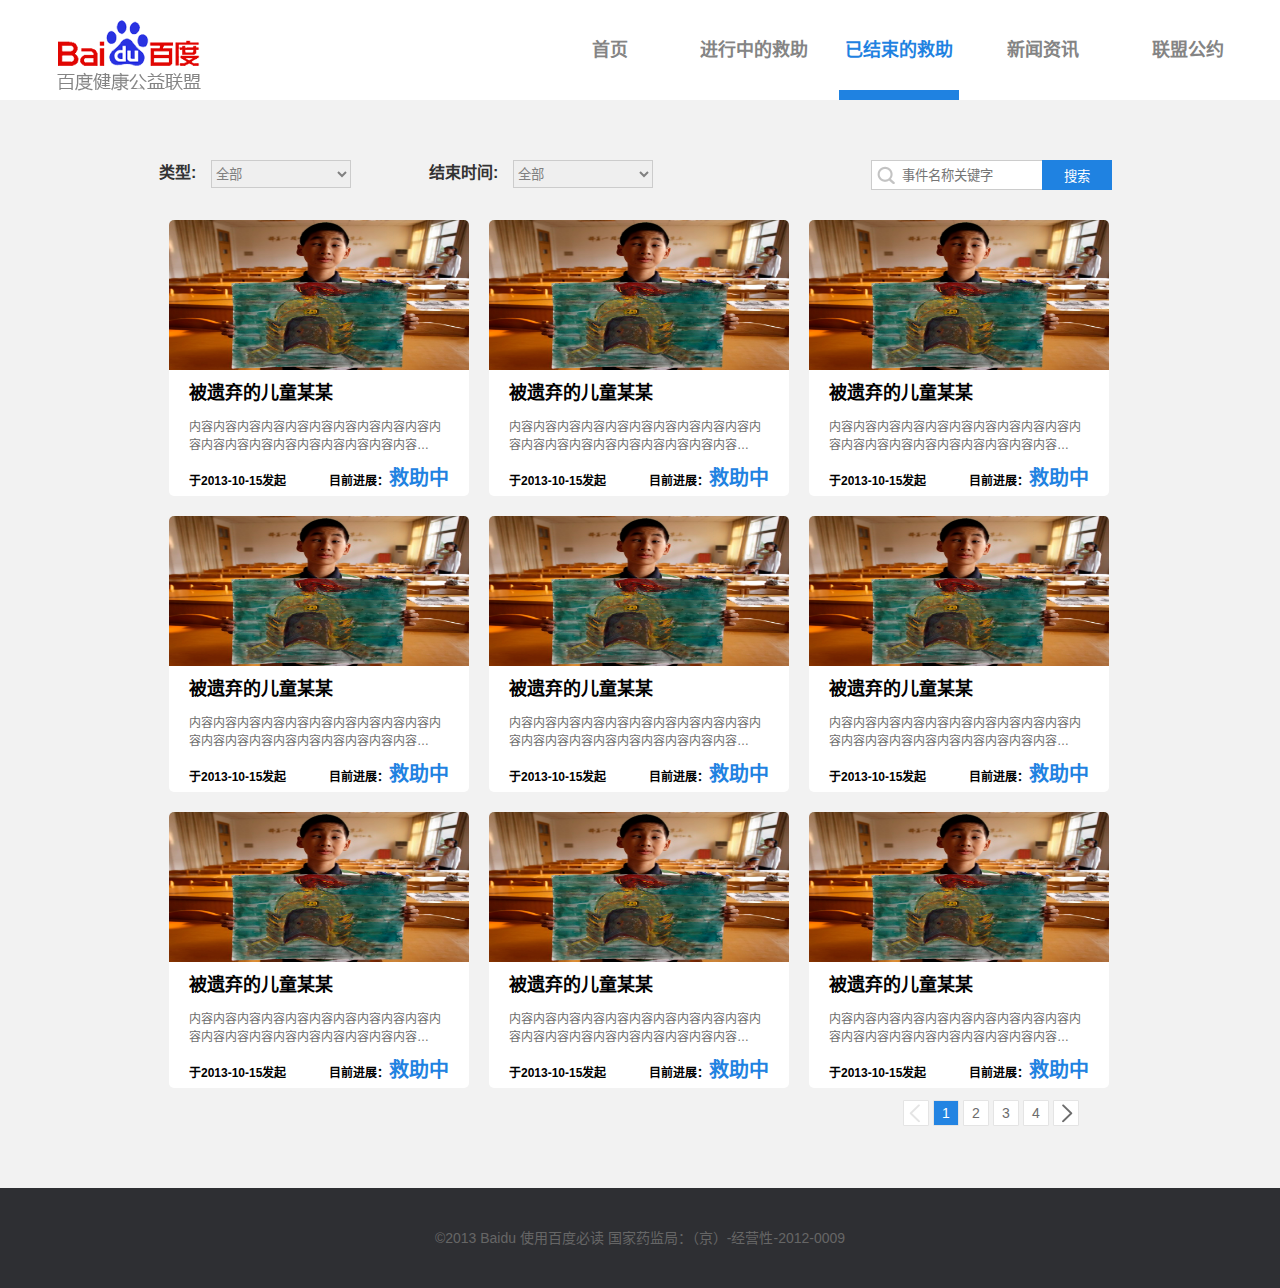
==== finish-list.html @ c0d65348 "v 2.0 alpha 3" ====
<!DOCTYPE html>
<html lang="zh-cn">
    <head>
        <meta charset="utf-8">
        <meta http-equiv="X-UA-Compatible" content="IE=edge">
        <meta name="viewport" content="width=device-width">
        <meta name="description" content="">
        <meta name="author" content="yecol">
        <title>
            百度健康公益联盟
        </title>
        <link href="/static/assets/css/style.css" rel="stylesheet" type="text/css">

        <!--[if lt IE 9]>
        <script src="/static/assets/js/html5shiv.js"></script>
        <script src="/static/assets/js/respond.min.js"></script>
        <![endif]-->
    </head>
    
    <body>
        <div class="header" id="top">
            <ul>
                <li><a href="/">首页</a></li>
                <li><a href="/focus/">进行中的救助</a></li>
                <li  class="active"><a href="/focus/" class="active">已结束的救助</a></li>
                <li><a href="/focus/">新闻资讯</a></li>
                <li><a href="/union/">联盟公约</a></li>
            </ul>
        </div>

        

        <div class="section-focus" id="page-finish-list">
            <div class="fcontainer">
                <div class="sec-ctrl">
                <form name="f-1">
                <div class="filter-select">
                类型:
                    <select class="filter-s" name="type" type="text">
                      <option value='1'>全部</option>
                      <option value='2'>未完成</option>
                      <option value='3'>已完成</option>
                    </select>
                </div>

                <div class="filter-select">
                结束时间:
                    <select class="filter-s" name="time" type="text">
                      <option value='1'>全部</option>
                      <option value='2'>2013</option>
                      <option value='3'>2012</option>
                    </select>
                </div>
                </form>


                <form name="f-2">
                    <div class="search-div">
                        <input id="search-key" name="key" placeholder="事件名称关键字"></input>
                        <input id="search-btn" type="submit" value="搜索"></input>
                    </div>
                </form>

                </div><!-- sec-ctrl -->
                <div class="sec-content">

                    <div class="a-tile">
                    <img src="/static/img/r_img2.jpg"></img>
                            <div class="tile-tl">被遗弃的儿童某某</div>
                            <div class="tile-desc">内容内容内容内容内容内容内容内容内容内容内容内容内容内容内容内容内容内容内容内容内容内容内容内容内容内容内容内容内容内容内容内容内容内容内容内容内容内容内容内容内容内容内容内容内容内容内容内容内容内容内容</div>
                            <div class="tile-btm">
                                <div class="g-left">于2013-10-15发起</div>
                                <div class="g-right">目前进展：<span class="cl23">救助中</span></div>
                            </div>
                    </div><!-- frame-right -->

                    <div class="a-tile">
                    <img src="/static/img/r_img2.jpg"></img>
                            <div class="tile-tl">被遗弃的儿童某某</div>
                            <div class="tile-desc">内容内容内容内容内容内容内容内容内容内容内容内容内容内容内容内容内容内容内容内容内容内容内容内容内容内容内容内容内容内容内容内容内容内容内容内容内容内容内容内容内容内容内容内容内容内容内容内容内容内容内容</div>
                            <div class="tile-btm">
                                <div class="g-left">于2013-10-15发起</div>
                                <div class="g-right">目前进展：<span class="cl23">救助中</span></div>
                            </div>
                    </div><!-- frame-right -->

                    <div class="a-tile">
                    <img src="/static/img/r_img2.jpg"></img>
                            <div class="tile-tl">被遗弃的儿童某某</div>
                            <div class="tile-desc">内容内容内容内容内容内容内容内容内容内容内容内容内容内容内容内容内容内容内容内容内容内容内容内容内容内容内容内容内容内容内容内容内容内容内容内容内容内容内容内容内容内容内容内容内容内容内容内容内容内容内容</div>
                            <div class="tile-btm">
                                <div class="g-left">于2013-10-15发起</div>
                                <div class="g-right">目前进展：<span class="cl23">救助中</span></div>
                            </div>
                    </div><!-- frame-right -->

                    <div class="a-tile">
                    <img src="/static/img/r_img2.jpg"></img>
                            <div class="tile-tl">被遗弃的儿童某某</div>
                            <div class="tile-desc">内容内容内容内容内容内容内容内容内容内容内容内容内容内容内容内容内容内容内容内容内容内容内容内容内容内容内容内容内容内容内容内容内容内容内容内容内容内容内容内容内容内容内容内容内容内容内容内容内容内容内容</div>
                            <div class="tile-btm">
                                <div class="g-left">于2013-10-15发起</div>
                                <div class="g-right">目前进展：<span class="cl23">救助中</span></div>
                            </div>
                    </div><!-- frame-right -->

                    <div class="a-tile">
                    <img src="/static/img/r_img2.jpg"></img>
                            <div class="tile-tl">被遗弃的儿童某某</div>
                            <div class="tile-desc">内容内容内容内容内容内容内容内容内容内容内容内容内容内容内容内容内容内容内容内容内容内容内容内容内容内容内容内容内容内容内容内容内容内容内容内容内容内容内容内容内容内容内容内容内容内容内容内容内容内容内容</div>
                            <div class="tile-btm">
                                <div class="g-left">于2013-10-15发起</div>
                                <div class="g-right">目前进展：<span class="cl23">救助中</span></div>
                            </div>
                    </div><!-- frame-right -->

                    <div class="a-tile">
                    <img src="/static/img/r_img2.jpg"></img>
                            <div class="tile-tl">被遗弃的儿童某某</div>
                            <div class="tile-desc">内容内容内容内容内容内容内容内容内容内容内容内容内容内容内容内容内容内容内容内容内容内容内容内容内容内容内容内容内容内容内容内容内容内容内容内容内容内容内容内容内容内容内容内容内容内容内容内容内容内容内容</div>
                            <div class="tile-btm">
                                <div class="g-left">于2013-10-15发起</div>
                                <div class="g-right">目前进展：<span class="cl23">救助中</span></div>
                            </div>
                    </div><!-- frame-right -->

                    <div class="a-tile">
                    <img src="/static/img/r_img2.jpg"></img>
                            <div class="tile-tl">被遗弃的儿童某某</div>
                            <div class="tile-desc">内容内容内容内容内容内容内容内容内容内容内容内容内容内容内容内容内容内容内容内容内容内容内容内容内容内容内容内容内容内容内容内容内容内容内容内容内容内容内容内容内容内容内容内容内容内容内容内容内容内容内容</div>
                            <div class="tile-btm">
                                <div class="g-left">于2013-10-15发起</div>
                                <div class="g-right">目前进展：<span class="cl23">救助中</span></div>
                            </div>
                    </div><!-- frame-right -->

                    <div class="a-tile">
                    <img src="/static/img/r_img2.jpg"></img>
                            <div class="tile-tl">被遗弃的儿童某某</div>
                            <div class="tile-desc">内容内容内容内容内容内容内容内容内容内容内容内容内容内容内容内容内容内容内容内容内容内容内容内容内容内容内容内容内容内容内容内容内容内容内容内容内容内容内容内容内容内容内容内容内容内容内容内容内容内容内容</div>
                            <div class="tile-btm">
                                <div class="g-left">于2013-10-15发起</div>
                                <div class="g-right">目前进展：<span class="cl23">救助中</span></div>
                            </div>
                    </div><!-- frame-right -->

                    <div class="a-tile">
                    <img src="/static/img/r_img2.jpg"></img>
                            <div class="tile-tl">被遗弃的儿童某某</div>
                            <div class="tile-desc">内容内容内容内容内容内容内容内容内容内容内容内容内容内容内容内容内容内容内容内容内容内容内容内容内容内容内容内容内容内容内容内容内容内容内容内容内容内容内容内容内容内容内容内容内容内容内容内容内容内容内容</div>
                            <div class="tile-btm">
                                <div class="g-left">于2013-10-15发起</div>
                                <div class="g-right">目前进展：<span class="cl23">救助中</span></div>
                            </div>
                    </div><!-- frame-right -->


                </div> <!-- sec-content -->

                <div class="sec-page">
                    <div class="finish-list-nav">
                        <a class="hnav-a inactive" id="hnav-prev" href="#"> </a>
                        <a class="hnav-a active" href="#">1</a>
                        <a class="hnav-a" href="#">2</a>
                        <a class="hnav-a" href="#">3</a>
                        <a class="hnav-a" href="#">4</a>
                        <a class="hnav-a" id="hnav-next" href="#"> </a>
                    </div>
                </div> <!-- sec-page -->

            </div>
        </div>


        <div style="display:none">
        <script>
            var _bdhmProtocol = (("https:" == document.location.protocol) ? " https://" : " http://");
            document.write(unescape("%3Cscript src='" + _bdhmProtocol + "hm.baidu.com/h.js%3F1f3202d820180a39f736f20fce790de8' type='text/javascript'%3E%3C/script%3E"));
        </script>
        </div>

        <div class="section" id="footer">
            <p>©2013 Baidu <a href="http://www.baidu.com/duty/">使用百度必读</a> 国家药监局：（京）-经营性-2012-0009</p>
        </div>

        <script src="/static/assets/js/jquery-1.10.2.min.js"></script>
        <script>
        function subText(selectString,limit,ellipsis){
            if ($(selectString).html().length>limit){
                var txt = $(selectString).html().substr(0,limit);
                $(selectString).html(ellipsis?txt+"…":txt);                
            }
        }

        function multiSubText(selectString,limit,ellipsis){
            $(selectString).each(function(){
                if ($(this).html().length>limit){
                    var txt = $(this).html().substr(0,limit);
                    $(this).html(ellipsis?txt+"…":txt);               
                }
            });
        }
        $(document).ready(function() {
            multiSubText(".tile-desc",40,true);    
        });
        </script>
  </body>
</html>
---- static/assets/css/style.css ----
@import "reset.css";
body{font-family:"Microsoft Yahei",'Arial';vertical-align:baseline}body a{text-decoration:none}body a:hover,body a:focus,body a:active{color:#1f82e1}
body .fixer{display:none;background:url("../img/index-focus-bg.png") 0 0 repeat-x}
body .tip{display:none;width:100%;height:138px;background:url("../img/tip.png") center 0 no-repeat}
.clearfix:before,.clearfix:after{content:" ";display:table}
.clearfix:after{clear:both}
.hide{display:none}
.errorHint{color:#c00}
.container{display:block;margin-right:auto;margin-left:auto;width:1280px}
.header{height:100px;margin-right:auto;margin-left:auto;width:1280px;background:url("../img/logo-baidu.png") 50px 20px no-repeat}.header ul{padding-top:40px;padding-left:550px}.header ul li{height:60px;width:120px;font-weight:bold;font-size:18px;line-height:20px;list-style:none;display:inline-block;text-align:center;margin-right:20px}.header ul li a{color:#848484;text-decoration:none}.header ul li a.active,.header ul li a:hover{color:#1f82e1}
.header ul li.active{background:url("../img/header-ac.png") 0 bottom repeat-x}
.header ul li{*display:inline}
.section{display:block;min-width:1280px}
.container{padding-top:60px}
.mid-container{width:968px;margin:0 auto 0 auto}.mid-container:before,.mid-container:after{content:" ";display:table}
.mid-container:after{clear:both}
#cover{height:706px;background:#2c3438 url("../img/bg.jpg") center center no-repeat}#cover .title1{padding:0;background:url("../img/logo.png") center 0 no-repeat;width:400px;height:50px;padding-top:135px;margin:0 auto 55px auto;color:#fafafa}#cover .title1 h1{width:400px;margin:0 auto 18px auto;text-align:center;display:block;font-size:46px;font-weight:bold;line-height:50px;text-shadow:1px 1px 1px rgba(0,0,0,0.75)}
#cover .title1 h3{width:400px;text-align:center;display:block;line-height:25px;margin:0 auto 30px auto;font-size:22px;color:#ffd143;font-weight:bold;text-shadow:1px 1px 1px rgba(0,0,0,0.75)}
#cover .title1 h5{font-size:16px;line-height:28px;font-weight:normal}
#cover .title2{width:968px;margin-left:auto;margin-right:auto;margin-bottom:40px}#cover .title2:before,#cover .title2:after{content:" ";display:table}
#cover .title2:after{clear:both}
#cover .title2 .op4{opacity:.7;font-size:18px}
#cover .title2 .t2l{display:inline-block;width:500px;margin-right:115px;float:left}#cover .title2 .t2l p{font-size:16px;color:#fff;line-height:26px;text-shadow:1px 1px 1px rgba(0,0,0,0.75);margin-bottom:15px}#cover .title2 .t2l p.p-1{margin-bottom:10px}
#cover .title2 .t2l p.p-2{font-size:24px;margin-bottom:40px}
#cover .title2 .t2l p .cc1{font-size:30px;color:#58d4f3}
#cover .title2 .t2l p .cc2{font-size:30px;color:#fea2a0}
#cover .title2 .t2l p .cc3{font-size:30px;color:#fac851}
#cover .title2 .t2l p .cc4{font-size:30px;color:#ffd143}
#cover .title2 .t2l{*display:inline}
#cover .title2 .t2r{display:inline-block;width:350px;float:left}#cover .title2 .t2r p{font-size:16px;color:#fff;line-height:26px}
#cover .title2 .t2r{*display:inline}
#cover .title2 .t2l .t2-title,#cover .title2 .t2r .t2-title{font-size:18px;font-weight:bold;margin-bottom:4px}
#cover .detail{text-align:center;width:968px;margin:0 auto 0 auto;color:#fff;font-size:20px;line-height:26px}#cover .detail hr{margin-top:10px;margin-bottom:28px;border-top:1px solid #ccc}
#cover .detail .f24{font-size:24px;font-weight:bold}
#cover .detail .f36{font-size:36px;font-weight:bold}
#cover .detail .left{width:460px;margin-right:50px}
#cover .detail .right{width:460px}#cover .detail .right .quto1,#cover .detail .right .quto2{display:inline-block;width:38px;height:38px;background:url("../img/quto1.png") 0 0 no-repeat}
#cover .detail .right .quto1,#cover .detail .right .quto2{*display:inline}
#cover .detail .right .quto2{background:url("../img/quto2.png") 0 0 no-repeat}
#cover .detail .next{display:inline-block;position:relative;top:8px;width:38px;height:38px;background:url("../img/next.png") 0 0 no-repeat}
#cover .detail .next{*display:inline}
#cover .detail a{color:#fff;text-decoration:none}#cover .detail a:hover{color:#1f82e1}
#cover .primary{height:75px}#cover .primary a#pr-btn{display:block;background:url("../img/btn.png") 0 0 no-repeat;width:194px;height:76px;margin:0 auto 0 auto}#cover .primary a#pr-btn:hover{background:url("../img/btn-hover.png") 0 0 no-repeat}
.section .title{height:60px}.section .title:before,.section .title:after{content:" ";display:table}
.section .title:after{clear:both}
.section .title1{color:#fff;height:40px;padding:20px 0 0 35px;font-weight:bold;font-size:26px}
#focus{background-color:#01a8d2;height:1400px}#focus .container{padding-top:30px;background:url("../img/focus-icon.png") 70px 40px no-repeat}
#focus .frame{background-color:#fff;border-radius:5px}#focus .frame div.image{display:block;float:left;width:630px;height:434px;overflow:hidden}#focus .frame div.image img{width:630px;border:0;border-top-left-radius:5px;border-bottom-left-radius:5px}
#focus .frame .content{background-color:#fff;display:block;float:left;width:294px;height:228px;overflow:hidden;padding:20px}#focus .frame .content h3{font-size:20px;line-height:20px;margin-bottom:20px;font-weight:bold;color:#1f82e1}
#focus .frame .content p{color:#6c6c6c;font-size:12px;line-height:20px}#focus .frame .content p.mr20{margin-top:20px}
#focus .frame .content p .s{font-weight:bold}
#focus .frame .content p .cc5{color:#f00}
#focus .frame .status{background-color:#fff;display:block;float:left;width:294px;padding:10px 20px 0 20px}#focus .frame .status .tag{width:100%;height:62px;background-color:#1f82e1;padding-top:10px;color:#fff;border-radius:3px}#focus .frame .status .tag a.taga{background-color:clear}
#focus .frame .status .tag .tgtext{float:left;width:250px}#focus .frame .status .tag .tgtext .p60{width:80px;display:inline-block;overflow:hidden}
#focus .frame .status .tag .tgtext .p60{*display:inline}
#focus .frame .status .tag .tgtext2l p{font-size:14px;margin:0 0 8px 25px;line-height:20px;color:#fff;overflow:hidden}#focus .frame .status .tag .tgtext2l p .f24{font-size:20px;font-weight:bold}
#focus .frame .status .tag .tgtext1l p{font-size:14px;margin:15px 0 8px 25px;line-height:20px;color:#fff}#focus .frame .status .tag .tgtext1l p .f24{font-size:30px;font-weight:bold}
#focus .frame .status .tag .next{background:url("../img/next.png") 0 8px no-repeat;width:38px;height:50px;float:left}#focus .frame .status .tag .next a{width:25px;height:48px;display:block;cursor:pointer}
#focus .frame .status .tail{width:100%;height:6px;margin-bottom:5px;background:url("../img/blue-tail.png") 85px 0 no-repeat}
#focus .frame .status .line{width:100%;height:26px;overflow:hidden}#focus .frame .status .line .stage1,#focus .frame .status .line .stage{cursor:pointer;float:left;display:block;width:26px;height:26px;background-repeat:repeat-x;background-position:0 0}
#focus .frame .status .line .stage1{background-image:url("../img/tu_01.png")}#focus .frame .status .line .stage1.active{background-image:url("../img/tu_03.png")}
#focus .frame .status .line .stage{background-image:url("../img/tu_05.png")}#focus .frame .status .line .stage.active{background-image:url("../img/tu_03.png")}
#focus .frame .status .line .stage.unactive{background-image:url("../img/tu_07.png")}
#focus .frame .status .line .seg{display:block;float:left;height:26px;width:47px;background-repeat:repeat-x;background-position:0 0;background-image:url("../img/tu_02.png")}#focus .frame .status .line .seg.unactive{background-image:url("../img/tu_04.png")}
#focus .frame .status .line:before,#focus .frame .status .line:after{content:" ";display:table}
#focus .frame .status .line:after{clear:both}
#focus .frame .status .segtext{height:25px;padding-top:10px}#focus .frame .status .segtext .seg-t{float:left;width:80px;font-size:12px;color:#1f82e1;position:relative}#focus .frame .status .segtext .seg-t#st2{left:46px;text-align:center}
#focus .frame .status .segtext .seg-t#st3{left:120px;text-align:center}
#focus .frame .status .segtext .seg-t#st4{left:195px;text-align:center}
#focus .frame .status .segtext .seg-t p{margin-bottom:5px}
#focus .frame .status .segtext:before,#focus .frame .status .segtext:after{content:" ";display:table}
#focus .frame .status .segtext:after{clear:both}
#focus .frame:before,#focus .frame:after{content:" ";display:table}
#focus .frame:after{clear:both}
#focus hr{height:0;border-bottom:solid 1px #42b7d4;margin:24px 0 70px}
#focus .frame-left{float:left;width:630px;height:622px;border-radius:5px;margin-bottom:100px}#focus .frame-left:before,#focus .frame-left:after{content:" ";display:table}
#focus .frame-left:after{clear:both}
#focus .frame-left .image{width:630px;height:400px;overflow:hidden;border-top-left-radius:5px;border-top-right-radius:5px}
#focus .frame-left .content{background-color:#fff;float:left;padding:20px;width:590px;height:182px;overflow:hidden;border-bottom-left-radius:5px;border-bottom-right-radius:5px}#focus .frame-left .content:before,#focus .frame-left .content:after{content:" ";display:table}
#focus .frame-left .content:after{clear:both}
#focus .frame-left .content .content-text{float:left;width:270px}#focus .frame-left .content .content-text h3{font-size:20px;line-height:20px;margin-bottom:20px;font-weight:bold;color:#1f82e1}
#focus .frame-left .content .content-text p{color:#6c6c6c;font-size:12px;line-height:20px}#focus .frame-left .content .content-text p.mr20{margin-top:20px}
#focus .frame-left .content .content-text p .s{font-weight:bold}
#focus .frame-left .content .content-text p .cc5{color:#f00}
#focus .frame-left .content .status2{background-color:#fff;display:block;float:left;width:294px;padding:10px 0 0 20px}#focus .frame-left .content .status2 .tag2{width:100%;height:62px;background-color:#1f82e1;padding-top:10px;color:#fff;border-radius:3px}#focus .frame-left .content .status2 .tag2 a.taga2{background-color:clear}
#focus .frame-left .content .status2 .tag2 .tgtext2{float:left;width:250px}#focus .frame-left .content .status2 .tag2 .tgtext2 .p60{width:80px;display:inline-block;overflow:hidden}
#focus .frame-left .content .status2 .tag2 .tgtext2 .p60{*display:inline}
#focus .frame-left .content .status2 .tag2 .tgtext2l p{font-size:14px;margin:0 0 8px 25px;line-height:20px;color:#fff;overflow:hidden}#focus .frame-left .content .status2 .tag2 .tgtext2l p .f24{font-size:20px;font-weight:bold}
#focus .frame-left .content .status2 .tag2 .tgtext1l p{font-size:14px;margin:15px 0 8px 25px;line-height:20px;color:#fff}#focus .frame-left .content .status2 .tag2 .tgtext1l p .f24{font-size:30px;font-weight:bold}
#focus .frame-left .content .status2 .tag2 .next2{background:url("../img/next.png") 0 8px no-repeat;width:38px;height:50px;float:left}#focus .frame-left .content .status2 .tag2 .next2 a{width:25px;height:48px;display:block;cursor:pointer}
#focus .frame-left .content .status2 .tail2{width:100%;height:6px;margin-bottom:5px;background:url("../img/blue-tail.png") 85px 0 no-repeat}
#focus .frame-left .content .status2 .line2{width:100%;height:26px;overflow:hidden}#focus .frame-left .content .status2 .line2 .stage3,#focus .frame-left .content .status2 .line2 .stage2{cursor:pointer;float:left;display:block;width:26px;height:26px;background-repeat:repeat-x;background-position:0 0}
#focus .frame-left .content .status2 .line2 .stage3{background-image:url("../img/tu_01.png")}#focus .frame-left .content .status2 .line2 .stage3.active{background-image:url("../img/tu_03.png")}
#focus .frame-left .content .status2 .line2 .stage2{background-image:url("../img/tu_05.png")}#focus .frame-left .content .status2 .line2 .stage2.active{background-image:url("../img/tu_03.png")}
#focus .frame-left .content .status2 .line2 .stage2.unactive{background-image:url("../img/tu_07.png")}
#focus .frame-left .content .status2 .line2 .seg2{display:block;float:left;height:26px;width:47px;background-repeat:repeat-x;background-position:0 0;background-image:url("../img/tu_02.png")}#focus .frame-left .content .status2 .line2 .seg2.unactive{background-image:url("../img/tu_04.png")}
#focus .frame-left .content .status2 .line2:before,#focus .frame-left .content .status2 .line2:after{content:" ";display:table}
#focus .frame-left .content .status2 .line2:after{clear:both}
#focus .frame-left .content .status2 .segtext2{height:25px;padding-top:10px}#focus .frame-left .content .status2 .segtext2 .seg-t2{float:left;width:80px;font-size:12px;color:#1f82e1;position:relative}#focus .frame-left .content .status2 .segtext2 .seg-t2#st2{left:46px;text-align:center}
#focus .frame-left .content .status2 .segtext2 .seg-t2#st3{left:120px;text-align:center}
#focus .frame-left .content .status2 .segtext2 .seg-t2#st4{left:195px;text-align:center}
#focus .frame-left .content .status2 .segtext2 .seg-t2 p{margin-bottom:5px}
#focus .frame-left .content .status2 .segtext2:before,#focus .frame-left .content .status2 .segtext2:after{content:" ";display:table}
#focus .frame-left .content .status2 .segtext2:after{clear:both}
#focus .frame-right{float:left;width:316px;height:302px;margin:0 0 20px 20px;color:#6c6c6c;background-color:#fff;font-size:12px;border-radius:5px}#focus .frame-right img{width:316px;height:160px;border-top-left-radius:5px;border-top-right-radius:5px;overflow:hidden}
#focus .frame-right .f-tl{color:#1f82e1;font-size:20px;font-weight:bold;padding:15px 20px 16px 20px}
#focus .frame-right .f-desc{line-height:20px;padding:0 20px 10px 20px;height:40px;overflow:hidden}#focus .frame-right .f-desc .cl7{font-weight:bold}
#focus .frame-right .f-green{line-height:20px;color:#1f82e1;padding:0 20px 5px 20px}#focus .frame-right .f-green:before,#focus .frame-right .f-green:after{content:" ";display:table}
#focus .frame-right .f-green:after{clear:both}
#focus .frame-right .f-green .g-left{float:left}
#focus .frame-right .f-green .g-right{float:right}#focus .frame-right .f-green .g-right .cl23{font-size:20px;font-weight:bold}
#finish{height:632px;background-color:#11954c}#finish .container{padding-top:80px;background:url("../img/finish-icon.png") 70px 80px no-repeat}
#finish .frame:before,#finish .frame:after{content:" ";display:table}
#finish .frame:after{clear:both}
#finish .frame .fin{float:left;width:306px;height:452px;margin-right:24px;color:#6c6c6c;background-color:#fff;font-size:12px;border-radius:5px}#finish .frame .fin img{width:306px;height:200px;border-top-left-radius:5px;border-top-right-radius:5px;overflow:hidden}
#finish .frame .fin .fin-tl{color:#11954c;font-size:20px;font-weight:bold;text-align:center;padding:15px 20px 16px 20px}
#finish .frame .fin .fin-desc,#finish .frame .fin .fin-org,#finish .frame .fin .fin-hsptl{line-height:20px;padding:0 20px 10px 20px;height:40px;overflow:hidden}#finish .frame .fin .fin-desc .cl7,#finish .frame .fin .fin-org .cl7,#finish .frame .fin .fin-hsptl .cl7{font-weight:bold}
#finish .frame .fin .fin-hsptl{height:20px}
#finish .frame .fin .fin-green{line-height:20px;color:#11954c;padding:0 20px 5px 20px}#finish .frame .fin .fin-green:before,#finish .frame .fin .fin-green:after{content:" ";display:table}
#finish .frame .fin .fin-green:after{clear:both}
#finish .frame .fin .fin-green .g-left{float:left}
#finish .frame .fin .fin-green .g-right{float:right}
#finish .frame .fin .fin-black{line-height:20px;color:#3b3b3b;font-weight:bold;padding:0 20px 0 20px;font-size:20px}#finish .frame .fin .fin-black:before,#finish .frame .fin .fin-black:after{content:" ";display:table}
#finish .frame .fin .fin-black:after{clear:both}
#finish .frame .fin .fin-black .b-left{float:left}
#finish .frame .fin .fin-black .b-right{float:right}
#finish .frame .lastfin{margin-right:0}
#info{height:646px;background-color:#eab646}#info:before,#info:after{content:" ";display:table}
#info:after{clear:both}
#info .container{padding-top:80px;background:url("../img/info-icon.png") 70px 80px no-repeat}
#info .frame:before,#info .frame:after{content:" ";display:table}
#info .frame:after{clear:both}
#info .frame .info{width:306px;height:212px;margin-right:24px;margin-bottom:34px;float:left;border-radius:5px}#info .frame .info img{border-radius:5px;width:306px;height:212px;position:absolute;z-index:0}
#info .frame .info .info-tl{position:absolute;z-index:10;font-size:16px;font-weight:bold;width:266px;height:12px;padding:180px 20px 20px 20px;color:#fff}
#info .frame .info .info-ct{position:absolute;z-index:20;width:266px;height:172px;padding:20px;font-size:12px;line-height:18px;color:#fff}
#info .frame .lastinfo{margin-right:0}
#union{background-color:#e8534f;height:800px}#union .container{padding-top:80px;background:url("../img/union-icon.png") 70px 80px no-repeat}
#union .title1 a.seeall{background:url("../img/next2.png") 110px 0 no-repeat;font-size:22px;font-weight:normal;color:#fff;text-decoration:none;float:right;width:120px;height:50px;padding-top:5px;padding-left:26px;display:block}
#union .face-frame{background-color:#fff;border-radius:5px;height:700px;background-color:#e8534f}#union .face-frame:before,#union .face-frame:after{content:" ";display:table}
#union .face-frame:after{clear:both}
#union .face-frame ul{position:relative;list-style:none}#union .face-frame ul li,#union .face-frame ul .face{background-color:#fff;display:list-item;position:absolute;overflow:hidden}#union .face-frame ul li.face2,#union .face-frame ul .face.face2{height:268px;width:268px}#union .face-frame ul li.face2 img,#union .face-frame ul .face.face2 img{height:268px;width:268px}
#union .face-frame ul li.face1,#union .face-frame ul .face.face1{height:128px;width:128px}#union .face-frame ul li.face1 img,#union .face-frame ul .face.face1 img{width:128px;height:128px}
#union .face-frame ul li.facew,#union .face-frame ul .face.facew{height:128px;width:268px}#union .face-frame ul li.facew img,#union .face-frame ul .face.facew img{width:268px;height:128px}
#union .face-frame ul li#f1,#union .face-frame ul .face#f1{left:0;top:0}#union .face-frame ul li#f1 img,#union .face-frame ul .face#f1 img{border-top-left-radius:5px}
#union .face-frame ul li#f2,#union .face-frame ul .face#f2{left:280px;top:0}
#union .face-frame ul li#f3,#union .face-frame ul .face#f3{left:420px;top:0}
#union .face-frame ul li#f4,#union .face-frame ul .face#f4{left:560px;top:0}
#union .face-frame ul li#f5,#union .face-frame ul .face#f5{left:700px;top:0}#union .face-frame ul li#f5 img,#union .face-frame ul .face#f5 img{border-top-right-radius:5px}
#union .face-frame ul li#f6,#union .face-frame ul .face#f6{left:280px;top:140px}
#union .face-frame ul li#f7,#union .face-frame ul .face#f7{left:420px;top:140px}
#union .face-frame ul li#f8,#union .face-frame ul .face#f8{left:700px;top:140px}
#union .face-frame ul li#f9,#union .face-frame ul .face#f9{left:0;top:280px}#union .face-frame ul li#f9 img,#union .face-frame ul .face#f9 img{border-bottom-left-radius:5px}
#union .face-frame ul li#f10,#union .face-frame ul .face#f10{left:280px;top:280px}
#union .face-frame ul li#f11,#union .face-frame ul .face#f11{left:700px;top:280px}
#union .face-frame ul li#f12,#union .face-frame ul .face#f12{left:280px;top:420px}
#union .face-frame ul li#f13,#union .face-frame ul .face#f13{left:420px;top:420px}
#union .face-frame ul li#f14,#union .face-frame ul .face#f14{left:700px;top:420px}#union .face-frame ul li#f14 img,#union .face-frame ul .face#f14 img{border-bottom-right-radius:5px}
#union .face-frame ul li#f15,#union .face-frame ul .face#f15{left:0;top:560px}
#union .face-frame ul li#f16,#union .face-frame ul .face#f16{left:140px;top:560px}
#union .face-frame ul li#f17,#union .face-frame ul .face#f17{left:280px;top:560px}
#union .face-frame ul li#f18,#union .face-frame ul .face#f18{left:560px;top:560px}
#union .face-frame ul li#f19,#union .face-frame ul .face#f19{left:700px;top:560px}
#footer{background-color:#2e2f33;height:60px;padding-top:40px}#footer p{line-height:20px;margin:0 auto 0 auto;text-align:center;font-size:14px;color:#666}#footer p a{color:#666;text-decoration:none}#footer p a:hover,#footer p a:active{color:#1f82e1}
#nav{display:none;width:670px;height:70px}#nav:before,#nav:after{content:" ";display:table}
#nav:after{clear:both}
#nav .nav-lp{float:left;height:100%;width:470px;background:url("../img/nav-left.png") 0 0 no-repeat}
#nav .nav-rp{float:left;height:100%;width:190px;background:url("../img/nav-right.png") 0 0 no-repeat}#nav .nav-rp a{width:188px;height:68px;display:block;cursor:pointer}
#nav ul{list-style:none}#nav ul li{display:inline-block;width:90px}#nav ul li a{text-align:center;margin:5px;text-decoration:none;display:block;font-size:12px;color:#b8bec0;line-height:20px;height:20px;padding-top:40px;font-weight:bold}#nav ul li a#ftop{background:url("../img/i-top.png") center 3px no-repeat}#nav ul li a#ftop:hover,#nav ul li a#ftop.active{background:url("../img/i-top-a.png") center 3px no-repeat;color:#fff}
#nav ul li a#ffocus{background:url("../img/i-focus.png") center 3px no-repeat}#nav ul li a#ffocus:hover,#nav ul li a#ffocus.active{background:#01a8d2 url("../img/i-focus-a.png") center 3px no-repeat;color:#fff}
#nav ul li a#ffinish{background:url("../img/i-finish.png") center 3px no-repeat}#nav ul li a#ffinish:hover,#nav ul li a#ffinish.active{background:#0ab371 url("../img/i-finish-a.png") center 3px no-repeat;color:#fff}
#nav ul li a#finfo{background:url("../img/i-info.png") center 3px no-repeat}#nav ul li a#finfo:hover,#nav ul li a#finfo.active{background:#eab646 url("../img/i-info-a.png") center 3px no-repeat;color:#fff}
#nav ul li a#funion{background:url("../img/i-union.png") center 3px no-repeat}#nav ul li a#funion:hover,#nav ul li a#funion.active{background:#e8534f url("../img/i-union-a.png") center 3px no-repeat;color:#fff}
#nav ul li{*display:inline}
#help-form{width:560px}#help-form:before,#help-form:after{content:" ";display:table}
#help-form:after{clear:both}
#help-form .col-xs-3{float:left;display:inline-block;width:145px;padding-left:15px;padding-right:0}
#help-form .col-xs-3{*display:inline}
#help-form .col-xs-4{float:left;display:inline-block;width:160px;margin-right:18px}
#help-form .col-xs-4{*display:inline}
#help-form .col-sm-10{float:left;display:inline-block;width:450px}
#help-form .col-sm-10{*display:inline}
#help-form .label-1,#help-form .label-2{padding-top:5px;text-align:right;width:70px;height:25px;display:inline-block;float:left}
#help-form .label-1,#help-form .label-2{*display:inline}
#help-form .ygroup{width:560px;float:left;margin-bottom:20px}#help-form .ygroup select{width:140px}
#help-form .ygroup .longinput{width:450px}
#help-form .ygroup textarea{width:450px}
#help-form label{color:#666;font-size:14px}
#help-form .pull-center{width:560px;float:left}
#help-form .send-help{border:0;width:200px;height:38px;margin-right:auto;margin-left:auto;background:url("../img/help-btn.png") 0 0 no-repeat}#help-form .send-help:hover{background:url("../img/help-btn-p.png") 0 0 no-repeat}
#help-form .pull-center{text-align:center}
#help-form .cred{color:#f00}
#page-focus{background-color:#f2f2f2;min-width:1280px}#page-focus .fcontainer{margin-right:auto;margin-left:auto;padding-top:60px;width:962px}#page-focus .fcontainer:before,#page-focus .fcontainer:after{content:" ";display:table}
#page-focus .fcontainer:after{clear:both}
#page-focus .fcontainer .frame{background:#fff;width:100%;height:434px;border-radius:5px;border:1px solid #ddd;margin-bottom:22px}#page-focus .fcontainer .frame div.image{display:block;float:left;width:630px;height:100%;overflow:hidden}#page-focus .fcontainer .frame div.image img{border:0;width:630px;border-top-left-radius:5px;border-bottom-left-radius:5px}
#page-focus .fcontainer .frame .content{display:block;float:left;width:292px;height:434px;overflow:hidden;padding:20px}#page-focus .fcontainer .frame .content .up-content{height:434px;overflow:hidden}
#page-focus .fcontainer .frame .content .down-content{padding-top:40px}#page-focus .fcontainer .frame .content .down-content p{font-size:18px;color:#1f82e1;font-weight:bold}#page-focus .fcontainer .frame .content .down-content p .c6{font-size:26px}
#page-focus .fcontainer .frame .content h3{font-size:20px;line-height:30px;margin-bottom:40px;font-weight:bold;color:#000}
#page-focus .fcontainer .frame .content p{color:#333;font-size:12px;line-height:20px;margin-bottom:8px}#page-focus .fcontainer .frame .content p .cc4{color:#999}
#page-focus .fcontainer .frame .content p .cc5{color:#f00;font-weight:bold}
#page-focus .fcontainer .frame .content p .bb1{color:#1f82e1;font-size:18px;font-weight:bold}
#page-focus .fcontainer .frame .content p.ib{vertical-align:top;display:inline-block}
#page-focus .fcontainer .frame .content p.ib2{width:220px;display:inline-block}#page-focus .fcontainer .frame .content p.ib2 img{height:64px;margin-right:2px;margin-bottom:2px}
#page-focus .fcontainer .frame .content p.ib2{*display:inline}
#page-focus .fcontainer .frame .content p.mr20{margin-top:20px}
#page-focus .fcontainer .frame .content p .s{font-weight:bold}
#page-focus .fcontainer .frame .content p #ally{width:74px;height:22px;display:inline-block;position:relative;top:6px;left:10px;background:url("../img/seeall.png") 0 0 no-repeat}#page-focus .fcontainer .frame .content p #ally:hover{background:url("../img/seeall-hover.png") 0 0 no-repeat}
#page-focus .fcontainer .frame .content p #ally{*display:inline}
#page-focus .fcontainer .frame-status{background:#fff;width:962px;height:200px;border-radius:5px;border:1px solid #ddd;margin-bottom:40px}#page-focus .fcontainer .frame-status #carousel .c-li{display:inline-block;width:320px;height:160px}#page-focus .fcontainer .frame-status #carousel .c-li:before,#page-focus .fcontainer .frame-status #carousel .c-li:after{content:" ";display:table}
#page-focus .fcontainer .frame-status #carousel .c-li:after{clear:both}
#page-focus .fcontainer .frame-status #carousel .c-li p.unactive{padding-top:60px;padding-left:10px;color:#ccc;font-size:18px;font-weight:bold}
#page-focus .fcontainer .frame-status #carousel .c-li .c-l{width:90px;float:left;margin-right:10px;overflow:hidden}#page-focus .fcontainer .frame-status #carousel .c-li .c-l img{width:90px;height:90px}
#page-focus .fcontainer .frame-status #carousel .c-li .c-l p{text-align:center;margin-top:55px;color:#1f82e1;font-size:12px;font-weight:bold}
#page-focus .fcontainer .frame-status #carousel .c-li .c-r{width:217px;float:left}#page-focus .fcontainer .frame-status #carousel .c-li .c-r .c-r-t{font-size:18px;font-weight:bold;color:#333;overflow:hidden;padding-bottom:16px}
#page-focus .fcontainer .frame-status #carousel .c-li .c-r .c-r-c{color:#6c6c6c;font-size:14px;line-height:20px;height:65px;overflow:hidden}
#page-focus .fcontainer .frame-status #carousel .cli-1-active{background:url("../img/clb-1-a.png") 0 80px no-repeat}
#page-focus .fcontainer .frame-status #carousel .cli-1{background:url("../img/clb-1.png") 0 80px no-repeat}
#page-focus .fcontainer .frame-status #carousel .cli{background:url("../img/clb.png") 0 80px no-repeat}
#page-focus .fcontainer .frame-status #carousel .cli-active{background:url("../img/clb-a.png") 0 80px no-repeat}
#page-focus .fcontainer .frame-status #carousel .cli-noactive{background:url("../img/clb-d.png") 0 80px no-repeat}
#page-focus .fcontainer .frame-main{width:100%;margin-bottom:70px}#page-focus .fcontainer .frame-main:before,#page-focus .fcontainer .frame-main:after{content:" ";display:table}
#page-focus .fcontainer .frame-main:after{clear:both}
#page-focus .fcontainer .frame-main .context{margin-left:20px;margin-right:20px;width:604px;float:left;font-size:14px}#page-focus .fcontainer .frame-main .context .share{height:30px;width:100%;margin-bottom:56px;color:#666}
#page-focus .fcontainer .frame-main .context p{text-indent:28px;color:#333;margin-bottom:10px;line-height:20px}
#page-focus .fcontainer .frame-main .pics{background-color:#fff;width:274px;padding:20px;float:left;overflow:hidden}#page-focus .fcontainer .frame-main .pics .title{font-size:18px;font-weight:bold;color:#000;padding-bottom:10px;border-bottom:solid #eee 1px;margin-bottom:10px}
#page-focus .fcontainer .frame-main .pics p{margin-bottom:10px;font-size:12px}
#page-focus .fcontainer .frame-main .pics img{width:274px;margin-bottom:20px}
#page-focus .fcontainer .frame-footer .title{width:100%;border-bottom:1px solid #d7d7d7;padding-bottom:10px;margin-bottom:40px}#page-focus .fcontainer .frame-footer .title p{font-size:18px;color:#1f82e1;font-weight:bold}
#page-focus .fcontainer .frame-footer ul{margin-bottom:40px;padding-left:20px}#page-focus .fcontainer .frame-footer ul:before,#page-focus .fcontainer .frame-footer ul:after{content:" ";display:table}
#page-focus .fcontainer .frame-footer ul:after{clear:both}
#page-focus .fcontainer .frame-footer li{width:294px;margin-left:20px;list-style-position:inside;float:left;list-style:disc;height:20px;font-size:14px;color:#919191;margin-bottom:6px}
#page-focus #floatreturn{width:60px;height:60px;background:url("../img/return.png") 0 0 no-repeat;display:block;position:fixed;float:left;top:999px;left:999px}#page-focus #floatreturn:hover{background:url("../img/return-hover.png") 0 0 no-repeat}
#page-finish{background-color:#f2f2f2;min-width:1280px}#page-finish .fcontainer{margin-right:auto;margin-left:auto;padding-top:60px;width:962px}#page-finish .fcontainer:before,#page-finish .fcontainer:after{content:" ";display:table}
#page-finish .fcontainer:after{clear:both}
#page-finish .fcontainer .frame-left{width:630px;margin-bottom:22px;margin-right:15px;float:left}#page-finish .fcontainer .frame-left:before,#page-finish .fcontainer .frame-left:after{content:" ";display:table}
#page-finish .fcontainer .frame-left:after{clear:both}
#page-finish .fcontainer .frame-left .title{font-size:24px;color:#000;font-weight:bold;padding-left:10px;margin-bottom:20px}
#page-finish .fcontainer .frame-left div.image{display:block;float:left;width:630px;height:100%;overflow:hidden;margin-bottom:38px}#page-finish .fcontainer .frame-left div.image img{border:0;width:630px;height:400px;border-radius:5px}
#page-finish .fcontainer .frame-left .content{display:block;float:left;padding:44px 30px;width:570px;border-radius:5px;background-color:#fff;margin-bottom:20px}#page-finish .fcontainer .frame-left .content table{width:570px}#page-finish .fcontainer .frame-left .content table td{font-size:14px;padding-top:20px;padding-right:5px;width:162px;line-height:18px}#page-finish .fcontainer .frame-left .content table td.td1{color:#999;text-align:right;width:112px}
#page-finish .fcontainer .frame-left .content table td .cl54{color:#1f82e1;font-size:18px;font-weight:bold}
#page-finish .fcontainer .frame-left .content table td .cl53{color:#f16453;font-size:18px;font-weight:bold}
#page-finish .fcontainer .frame-left .share{float:left;height:30px;width:100%;margin-bottom:56px;color:#666}
#page-finish .fcontainer .frame-left p{display:block;float:left;text-indent:28px;color:#333;margin-bottom:20px;line-height:24px}
#page-finish .fcontainer .frame-right{float:left;width:316px;margin-bottom:22px}#page-finish .fcontainer .frame-right:before,#page-finish .fcontainer .frame-right:after{content:" ";display:table}
#page-finish .fcontainer .frame-right:after{clear:both}
#page-finish .fcontainer .frame-right .title{font-size:24px;color:#1f82e1;font-weight:bold;padding-left:10px;margin-bottom:20px}
#page-finish .fcontainer .frame-right .sblock{background-color:#fff;width:276px;margin-bottom:30px;border:solid 1px #ccc;border-radius:5px;color:#6c6c6c;padding:20px}#page-finish .fcontainer .frame-right .sblock .ttl{text-align:left;color:#000;font-size:16px;padding-bottom:14px;border-bottom:solid 1px #ccc;margin-bottom:10px;font-weight:bold}
#page-finish .fcontainer .frame-right .sblock p{font-size:14px;padding-top:10px;line-height:20px;margin-bottom:10px}
#page-finish .fcontainer .frame-right .sbics{text-align:center}#page-finish .fcontainer .frame-right .sbics img{width:266px;height:128px}
#page-finish .fcontainer .frame-right .sbstar:before,#page-finish .fcontainer .frame-right .sbstar:after{content:" ";display:table}
#page-finish .fcontainer .frame-right .sbstar:after{clear:both}
#page-finish .fcontainer .frame-right .sbstar .sbstar-one{float:left;width:128px;margin:5px;text-align:center;color:#000}#page-finish .fcontainer .frame-right .sbstar .sbstar-one img{width:128px;height:128px;margin-bottom:10px}
#page-finish .fcontainer .frame-right .sbnews ul{padding-left:20px}#page-finish .fcontainer .frame-right .sbnews ul li{padding-top:5px}
#page-finish .fcontainer .frame-right .slide{overflow:hidden}#page-finish .fcontainer .frame-right .slide ul li{width:260px;height:200px;overflow:hidden}
#page-finish .fcontainer .frame-right .slide .proc{padding-left:50px;padding-top:30px}#page-finish .fcontainer .frame-right .slide .proc:before,#page-finish .fcontainer .frame-right .slide .proc:after{content:" ";display:table}
#page-finish .fcontainer .frame-right .slide .proc:after{clear:both}
#page-finish .fcontainer .frame-right .slide .proc .p-ttl{float:left;width:100px;font-size:16px;font-weight:bold}
#page-finish .fcontainer .frame-right .slide .proc .p-date{font-size:10px;color:#de3633;float:right;margin-top:8px}
#page-finish .fcontainer .frame-right .slide .proc p{float:left;color:#a7a7a7}
#page-finish .fcontainer .frame-right .profile:before,#page-finish .fcontainer .frame-right .profile:after{content:" ";display:table}
#page-finish .fcontainer .frame-right .profile:after{clear:both}
#page-finish .fcontainer .frame-right .profile img{display:block;float:left;width:72px;height:72px;margin-right:20px}
#page-finish .fcontainer .frame-right .profile .name{width:180px;float:left;font-size:20px;font-weight:bold;padding-top:10px;color:#000}
#page-finish .fcontainer .frame-right .profile .word{width:180px;float:left;font-size:12px}
#page-finish #floatreturn{width:60px;height:60px;background:url("../img/return.png") 0 0 no-repeat;display:block;position:fixed;float:left;top:999px;left:999px}#page-finish #floatreturn:hover{background:url("../img/return-hover.png") 0 0 no-repeat}
.search-div{width:250px;height:30px;float:right}.search-div:before,.search-div:after{content:" ";display:table}
.search-div:after{clear:both}
.search-div #search-key{font-family:"Microsoft Yahei",'Arial';background:url("../img/search.png") 5px 5px no-repeat;border:0;padding:0;float:left;color:#808080;width:140px;height:28px;padding-left:30px;background-color:#fff;border-top:solid 1px #ccc;border-bottom:solid 1px #ccc;border-left:solid 1px #ccc}
.search-div #search-btn{font-family:"Microsoft Yahei",'Arial';float:left;height:30px;border:0;width:70px;background-color:#1f82e1;color:#fff;text-align:center;cursor:pointer}
.finish-list-nav,.focus-list-nav{float:right;margin-right:40px}.finish-list-nav:before,.focus-list-nav:before,.finish-list-nav:after,.focus-list-nav:after{content:" ";display:table}
.finish-list-nav:after,.focus-list-nav:after{clear:both}
.finish-list-nav .hnav-a,.focus-list-nav .hnav-a{text-align:center;width:14px;height:14px;font-size:14px;color:#6c6c6c;display:block;float:left;padding:6px;margin:2px;border:0;text-decoration:none;background:url("../img/hnav-a.png") 0 0 no-repeat}.finish-list-nav .hnav-a.active,.focus-list-nav .hnav-a.active{color:#fff;background:url("../img/bnav-active.png") 0 0 no-repeat}
.finish-list-nav .hnav-a#hnav-prev,.focus-list-nav .hnav-a#hnav-prev{background:url("../img/hnav-a-prev.png") 0 0 no-repeat}.finish-list-nav .hnav-a#hnav-prev.inactive,.focus-list-nav .hnav-a#hnav-prev.inactive{background:url("../img/hnav-a-prev-i.png") 0 0 no-repeat}
.finish-list-nav .hnav-a#hnav-next,.focus-list-nav .hnav-a#hnav-next{background:url("../img/hnav-a-next.png") 0 0 no-repeat}.finish-list-nav .hnav-a#hnav-next.inactive,.focus-list-nav .hnav-a#hnav-next.inactive{background:url("../img/hnav-a-next-i.png") 0 0 no-repeat}
#page-finish-list{background-color:#f2f2f2;min-width:1280px}#page-finish-list .fcontainer{margin-right:auto;margin-left:auto;padding-top:60px;width:962px}#page-finish-list .fcontainer:before,#page-finish-list .fcontainer:after{content:" ";display:table}
#page-finish-list .fcontainer:after{clear:both}
#page-finish-list .fcontainer .sec-ctrl{width:962px;height:50px}#page-finish-list .fcontainer .sec-ctrl:before,#page-finish-list .fcontainer .sec-ctrl:after{content:" ";display:table}
#page-finish-list .fcontainer .sec-ctrl:after{clear:both}
#page-finish-list .fcontainer .sec-ctrl .filter-select{width:270px;float:left;font-weight:bold;color:#333}#page-finish-list .fcontainer .sec-ctrl .filter-select .filter-s{font-family:"Microsoft Yahei",'Arial';color:#808080;margin-left:10px;width:140px;height:28px;border:solid 1px #ccc}
#page-finish-list .fcontainer .sec-content{width:962px}#page-finish-list .fcontainer .sec-content:before,#page-finish-list .fcontainer .sec-content:after{content:" ";display:table}
#page-finish-list .fcontainer .sec-content:after{clear:both}
#page-finish-list .fcontainer .sec-content .a-tile{float:left;width:300px;height:276px;margin:10px;color:#6c6c6c;background-color:#fff;font-size:12px;border-radius:5px}#page-finish-list .fcontainer .sec-content .a-tile img{width:300px;height:150px;border-top-left-radius:5px;border-top-right-radius:5px;overflow:hidden}
#page-finish-list .fcontainer .sec-content .a-tile .tile-tl{color:#000;font-size:18px;font-weight:bold;padding:12px 20px 16px 20px}
#page-finish-list .fcontainer .sec-content .a-tile .tile-desc{line-height:18px;padding:0 20px 10px 20px;height:40px;overflow:hidden}
#page-finish-list .fcontainer .sec-content .a-tile .tile-btm{line-height:20px;color:#000;padding:0 20px 5px 20px;font-weight:bold}#page-finish-list .fcontainer .sec-content .a-tile .tile-btm:before,#page-finish-list .fcontainer .sec-content .a-tile .tile-btm:after{content:" ";display:table}
#page-finish-list .fcontainer .sec-content .a-tile .tile-btm:after{clear:both}
#page-finish-list .fcontainer .sec-content .a-tile .tile-btm .g-left{float:left;height:20px;padding-top:3px;vertical-align:bottom}
#page-finish-list .fcontainer .sec-content .a-tile .tile-btm .g-right{float:right;height:23px;vertical-align:bottom}#page-finish-list .fcontainer .sec-content .a-tile .tile-btm .g-right .cl23{font-size:20px;color:#1f82e1}
#page-finish-list .fcontainer .sec-page{height:90px;width:962px}
#page-focus-list{background-color:#f2f2f2;min-width:1280px}#page-focus-list .fcontainer{margin-right:auto;margin-left:auto;padding-top:60px;width:962px}#page-focus-list .fcontainer:before,#page-focus-list .fcontainer:after{content:" ";display:table}
#page-focus-list .fcontainer:after{clear:both}
#page-focus-list .fcontainer .secf-ca{width:962px;height:434px;overflow:hidden}#page-focus-list .fcontainer .secf-ca .fl-li{display:inline-block;border-radius:5px}#page-focus-list .fcontainer .secf-ca .fl-li img{width:962px;height:434px;border-radius:5px}
#page-focus-list .fcontainer .secf-content{width:962px}#page-focus-list .fcontainer .secf-content:before,#page-focus-list .fcontainer .secf-content:after{content:" ";display:table}
#page-focus-list .fcontainer .secf-content:after{clear:both}
#page-focus-list .fcontainer .secf-left{width:602px;margin-right:10px;float:left}#page-focus-list .fcontainer .secf-left:before,#page-focus-list .fcontainer .secf-left:after{content:" ";display:table}
#page-focus-list .fcontainer .secf-left:after{clear:both}
#page-focus-list .fcontainer .secf-left .fl-title{padding-left:20px;margin-bottom:20px;height:30px;padding-top:40px}#page-focus-list .fcontainer .secf-left .fl-title:before,#page-focus-list .fcontainer .secf-left .fl-title:after{content:" ";display:table}
#page-focus-list .fcontainer .secf-left .fl-title:after{clear:both}
#page-focus-list .fcontainer .secf-left .fl-title .fl-title-text{float:left;width:150px;color:#000;font-size:26px;font-weight:bold}
#page-focus-list .fcontainer .secf-left .fl-tile{float:left;width:281px;height:252px;margin:10px;color:#6c6c6c;background-color:#fff;font-size:12px;border-radius:5px}#page-focus-list .fcontainer .secf-left .fl-tile img{width:281px;height:138px;border-top-left-radius:5px;border-top-right-radius:5px;overflow:hidden}
#page-focus-list .fcontainer .secf-left .fl-tile .tile-tl{color:#000;font-size:18px;font-weight:bold;padding:12px 20px 10px 20px}
#page-focus-list .fcontainer .secf-left .fl-tile .tile-desc{line-height:18px;padding:0 20px 5px 20px;height:40px;overflow:hidden}
#page-focus-list .fcontainer .secf-left .fl-tile .tile-btm{line-height:20px;color:#000;padding:0 20px 5px 20px;font-weight:bold}#page-focus-list .fcontainer .secf-left .fl-tile .tile-btm:before,#page-focus-list .fcontainer .secf-left .fl-tile .tile-btm:after{content:" ";display:table}
#page-focus-list .fcontainer .secf-left .fl-tile .tile-btm:after{clear:both}
#page-focus-list .fcontainer .secf-left .fl-tile .tile-btm .g-left{float:left;height:20px;padding-top:3px;vertical-align:bottom}
#page-focus-list .fcontainer .secf-left .fl-tile .tile-btm .g-right{float:right;height:23px;vertical-align:bottom}#page-focus-list .fcontainer .secf-left .fl-tile .tile-btm .g-right .cl23{font-size:20px;color:#1f82e1}
#page-focus-list .fcontainer .secf-right{width:350px;float:left}#page-focus-list .fcontainer .secf-right:before,#page-focus-list .fcontainer .secf-right:after{content:" ";display:table}
#page-focus-list .fcontainer .secf-right:after{clear:both}
#page-focus-list .fcontainer .secf-right .fl-title{padding-left:20px;margin-bottom:20px;height:30px;padding-top:40px}#page-focus-list .fcontainer .secf-right .fl-title:before,#page-focus-list .fcontainer .secf-right .fl-title:after{content:" ";display:table}
#page-focus-list .fcontainer .secf-right .fl-title:after{clear:both}
#page-focus-list .fcontainer .secf-right .fl-title .fl-title-text{float:left;width:150px;color:#000;font-size:26px;font-weight:bold}
#page-focus-list .fcontainer .secf-right .flr-tile{float:left;width:350px;height:316px;margin:10px 0 10px 0;color:#6c6c6c;background-color:#fff;font-size:12px;border-radius:5px}#page-focus-list .fcontainer .secf-right .flr-tile img{width:350px;height:172px;border-top-left-radius:5px;border-top-right-radius:5px;overflow:hidden}
#page-focus-list .fcontainer .secf-right .flr-tile .tile-tl{color:#000;font-size:18px;font-weight:bold;padding:12px 20px 20px 20px}
#page-focus-list .fcontainer .secf-right .flr-tile .tile-desc{line-height:18px;padding:0 20px 15px 20px;height:40px;overflow:hidden}
#page-focus-list .fcontainer .secf-right .flr-tile .tile-btm{line-height:20px;color:#000;padding:0 20px 5px 20px;font-weight:bold}#page-focus-list .fcontainer .secf-right .flr-tile .tile-btm:before,#page-focus-list .fcontainer .secf-right .flr-tile .tile-btm:after{content:" ";display:table}
#page-focus-list .fcontainer .secf-right .flr-tile .tile-btm:after{clear:both}
#page-focus-list .fcontainer .secf-right .flr-tile .tile-btm .g-left{float:left;height:20px;padding-top:3px;vertical-align:bottom}
#page-focus-list .fcontainer .secf-right .flr-tile .tile-btm .g-right{float:right;height:23px;vertical-align:bottom}#page-focus-list .fcontainer .secf-right .flr-tile .tile-btm .g-right .cl23{font-size:20px;color:#1f82e1}
#page-focus-list .fcontainer .secf-page{height:90px;width:962px}
#page-focus-list .fcontainer #fl-nav{width:200px;float:none;margin:10px auto 20px auto}
#page-info{background-color:#f0f0f0;min-width:1280px}#page-info .fcontainer{margin-right:auto;margin-left:auto;padding-top:60px;width:962px}#page-info .fcontainer:before,#page-info .fcontainer:after{content:" ";display:table}
#page-info .fcontainer:after{clear:both}
#page-info .fcontainer .frame-left{width:630px;margin-bottom:22px;margin-right:15px;float:left}#page-info .fcontainer .frame-left .title{font-size:26px;color:#000;font-weight:bold;padding-left:10px;margin-bottom:20px}
#page-info .fcontainer .frame-left h5{display:block;margin-top:20px;font-size:18px;font-weight:bold;margin-bottom:10px}
#page-info .fcontainer .frame-left div.image{display:block;width:630px;height:100%;overflow:hidden;margin-top:40px;margin-bottom:20px}#page-info .fcontainer .frame-left div.image img{border:0;width:630px;border-radius:5px}
#page-info .fcontainer .frame-left p{display:block;text-indent:28px;color:#333;padding-bottom:10px;line-height:24px}
#page-info .fcontainer .frame-right{float:left;width:316px;margin-bottom:22px;padding-top:65px}#page-info .fcontainer .frame-right:before,#page-info .fcontainer .frame-right:after{content:" ";display:table}
#page-info .fcontainer .frame-right:after{clear:both}
#page-info .fcontainer .frame-right .sblock{background-color:#fff;width:276px;margin-bottom:30px;border:solid 1px #ccc;border-radius:5px;color:#6c6c6c;padding:20px}#page-info .fcontainer .frame-right .sblock .ttl{text-align:left;color:#000;font-size:16px;padding-bottom:14px;border-bottom:solid 1px #ccc;margin-bottom:20px;font-weight:bold}
#page-info .fcontainer .frame-right .sblock hr{height:0;border-bottom:solid 1px #ccc;margin-bottom:20px}
#page-info .fcontainer .frame-right .sblock p{font-size:14px;color:#000;padding-top:10px;line-height:20px;margin-bottom:20px}
#page-info #floatreturn{width:60px;height:60px;background:url("../img/return.png") 0 0 no-repeat;display:block;position:fixed;float:left;top:999px;left:999px}#page-info #floatreturn:hover{background:url("../img/return-hover.png") 0 0 no-repeat}
#icon-green{display:block;width:123px;height:123px;position:absolute;top:170px;left:40px;z-index:1000;background:url("../img/icon-green.png") 0 0 no-repeat}
#page-union{background-color:#f2f2f2;min-width:1280px}#page-union .ucontainer{width:962px;padding-top:36px;margin:0 auto 0 auto;height:3000px}#page-union .ucontainer .title{background:url("../img/union-title.png") 0 0 no-repeat;font-size:30px;font-weight:bold;color:#e8534f;text-align:center;margin-bottom:16px}#page-union .ucontainer .title#title2{margin-top:50px;margin-bottom:40px;background:url("../img/union-2-title.png") 0 15px no-repeat}
#page-union .ucontainer .paper{width:826px;height:1030px;padding:60px 68px;background:url("../img/paper-bg.png") 0 0 no-repeat}#page-union .ucontainer .paper p{line-height:170%}#page-union .ucontainer .paper p.p1{color:#3b3b3b;font-size:16px;font-weight:bold;margin-bottom:8px}
#page-union .ucontainer .paper p.p2{color:#3b3b3b;font-weight:bold;font-size:14px;margin-bottom:8px}
#page-union .ucontainer .paper p.p3{background:url("../img/list-red.png") 0 5px no-repeat;font-size:14px;color:#6c6c6c;margin-bottom:5px;padding-left:20px}
#page-union .ucontainer .sub-title{font-size:24px;color:#000;padding-left:20px;padding-bottom:10px;border-bottom:solid 1px #ccc}
#page-union .ucontainer .hospitals{width:966px;margin:40px auto 10px auto;height:670px}#page-union .ucontainer .hospitals:before,#page-union .ucontainer .hospitals:after{content:" ";display:table}
#page-union .ucontainer .hospitals:after{clear:both}
#page-union .ucontainer .hospitals .menu{width:160px;height:670px;float:left}#page-union .ucontainer .hospitals .menu li{display:block;list-style:none}#page-union .ucontainer .hospitals .menu li a.htptl-a{text-decoration:none;display:block;height:40px;padding-top:10px;width:160px;color:#999;font-size:16px;font-weight:bold}
#page-union .ucontainer .hospitals .menu li a.active{color:#e8534f}
#page-union .ucontainer .hospitals .hsptl-group{width:806px;float:left;height:600px;background:url("../img/hsptl-bg.png") 13px 0 no-repeat}#page-union .ucontainer .hospitals .hsptl-group .arrow{width:19px;height:670px;float:left;background:url("../img/hsptl-arrow.png") 0 5px no-repeat}
#page-union .ucontainer .hospitals .hsptl-group .hsptl-page{float:left;width:786px;height:546px}#page-union .ucontainer .hospitals .hsptl-group .hsptl-page:before,#page-union .ucontainer .hospitals .hsptl-group .hsptl-page:after{content:" ";display:table}
#page-union .ucontainer .hospitals .hsptl-group .hsptl-page:after{clear:both}
#page-union .ucontainer .hospitals .hsptl-group .hsptl-page .hsptl{width:222px;height:20px;float:left;text-align:center;padding:24px 20px 23px 20px;line-height:20px;font-size:18px;color:#6c6c6c}
#page-union .ucontainer .hospitals .hsptl-group .hsptl-page .hsptl-2l{height:46px;padding:10px 20px 10px 20px}
#page-union .ucontainer .hospitals .hsptl-group .hsptl-nav{float:right;margin-right:40px}#page-union .ucontainer .hospitals .hsptl-group .hsptl-nav:before,#page-union .ucontainer .hospitals .hsptl-group .hsptl-nav:after{content:" ";display:table}
#page-union .ucontainer .hospitals .hsptl-group .hsptl-nav:after{clear:both}
#page-union .ucontainer .hospitals .hsptl-group .hsptl-nav .hnav-a{text-align:center;width:14px;height:14px;font-size:14px;color:#6c6c6c;display:block;float:left;padding:6px;margin:2px;border:0;text-decoration:none;background:url("../img/hnav-a.png") 0 0 no-repeat}#page-union .ucontainer .hospitals .hsptl-group .hsptl-nav .hnav-a.active{color:#fff;background:url("../img/hnav-active.png") 0 0 no-repeat}
#page-union .ucontainer .hospitals .hsptl-group .hsptl-nav .hnav-a#hnav-prev{background:url("../img/hnav-a-prev.png") 0 0 no-repeat}#page-union .ucontainer .hospitals .hsptl-group .hsptl-nav .hnav-a#hnav-prev.inactive{background:url("../img/hnav-a-prev-i.png") 0 0 no-repeat}
#page-union .ucontainer .hospitals .hsptl-group .hsptl-nav .hnav-a#hnav-next{background:url("../img/hnav-a-next.png") 0 0 no-repeat}#page-union .ucontainer .hospitals .hsptl-group .hsptl-nav .hnav-a#hnav-next.inactive{background:url("../img/hnav-a-next-i.png") 0 0 no-repeat}
#page-union .ucontainer .orgs{width:966px;margin:40px auto 10px auto;height:400px}#page-union .ucontainer .orgs:before,#page-union .ucontainer .orgs:after{content:" ";display:table}
#page-union .ucontainer .orgs:after{clear:both}
#page-union .ucontainer .orgs .org{cursor:pointer;float:left;width:216px;height:160px;margin:10px}#page-union .ucontainer .orgs .org img{position:absolute;width:216px;height:160px;border:0;z-index:0}
#page-union .ucontainer .orgs .org .mask{position:absolute;z-index:20;float:left;width:196px;height:120px;background:url("../img/mask.png") 0 0 no-repeat;padding:20px 10px 20px 10px}#page-union .ucontainer .orgs .org .mask .m-title{font-size:18px;font-weight:bold;border-bottom:solid 1px #eee;color:#fff;padding-bottom:8px;margin-bottom:10px}
#page-union .ucontainer .orgs .org .mask .m-content{font-size:14px;color:#fff;line-height:20px}
#page-union .ucontainer .stars{width:966px;margin:40px auto 10px auto;height:350px}#page-union .ucontainer .stars .star{background-color:#fff;width:276px;height:100px;float:left;padding:10px;border:solid 1px #ccc;margin:10px}#page-union .ucontainer .stars .star img{width:100px;height:100px}
#page-union .ucontainer .stars .star .s-img{float:left;width:104px;height:104px;margin-right:10px}
#page-union .ucontainer .stars .star .s-title{width:160px;float:left;font-size:20px;color:#6c6c6c;border-bottom:solid 1px #ccc;padding-bottom:5px;margin-bottom:10px}
#page-union .ucontainer .stars .star .s-content{width:160px;float:left;font-size:14px;line-height:20px;color:#6c6c6c}
#preload-1,#preload-2,#preload-w{position:absolute;left:-9999px;top:-9999px;width:1px;height:1px;overflow:hidden}
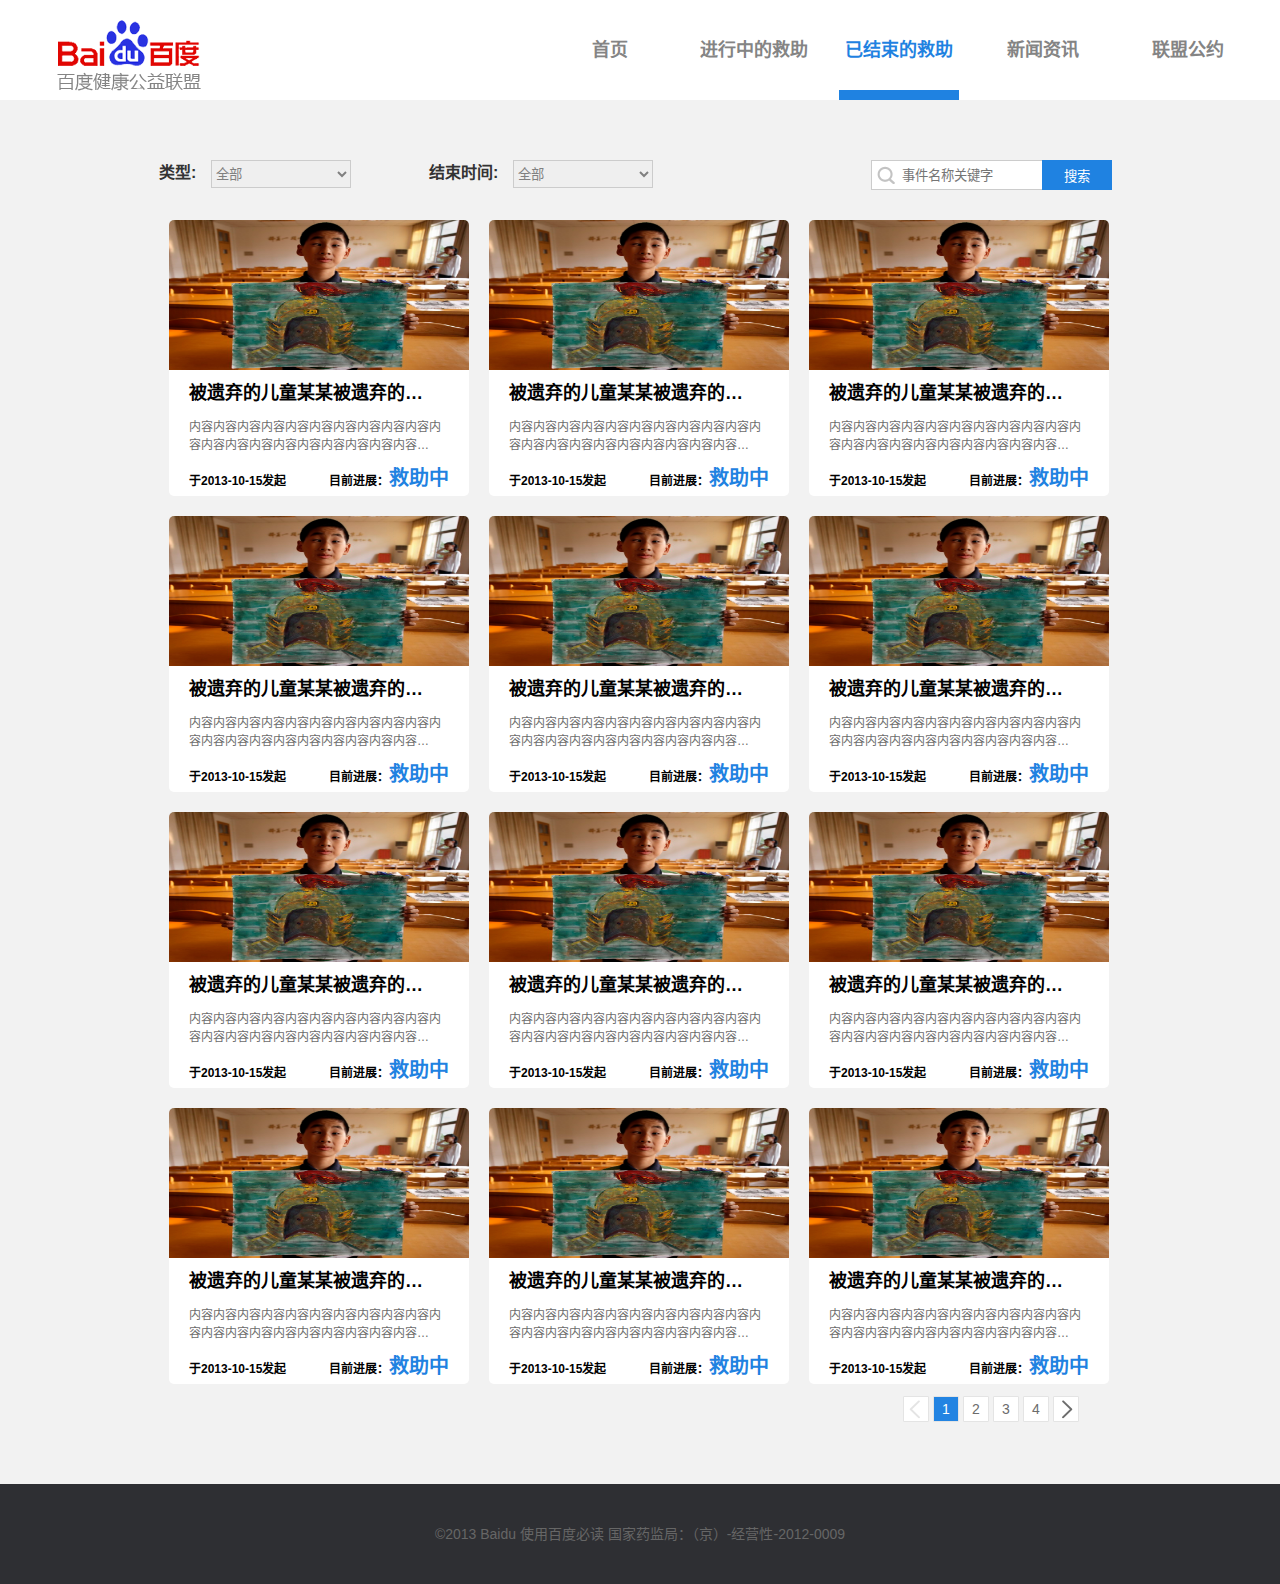
==== commit 451986cb: "v2.0" ====
--- a/finish-list.html
+++ b/finish-list.html
@@ -21,9 +21,9 @@
         <div class="header" id="top">
             <ul>
                 <li><a href="/">首页</a></li>
-                <li><a href="/focus/">进行中的救助</a></li>
-                <li  class="active"><a href="/focus/" class="active">已结束的救助</a></li>
-                <li><a href="/focus/">新闻资讯</a></li>
+                <li><a href="/focuslist/">进行中的救助</a></li>
+                <li  class="active"><a href="/finishlist/" class="active">已结束的救助</a></li>
+                <li><a href="/infolist/">新闻资讯</a></li>
                 <li><a href="/union/">联盟公约</a></li>
             </ul>
         </div>
@@ -65,106 +65,139 @@
                 <div class="sec-content">
 
                     <div class="a-tile">
-                    <img src="/static/img/r_img2.jpg"></img>
-                            <div class="tile-tl">被遗弃的儿童某某</div>
-                            <div class="tile-desc">内容内容内容内容内容内容内容内容内容内容内容内容内容内容内容内容内容内容内容内容内容内容内容内容内容内容内容内容内容内容内容内容内容内容内容内容内容内容内容内容内容内容内容内容内容内容内容内容内容内容内容</div>
-                            <div class="tile-btm">
-                                <div class="g-left">于2013-10-15发起</div>
-                                <div class="g-right">目前进展：<span class="cl23">救助中</span></div>
-                            </div>
-                    </div><!-- frame-right -->
-
-                    <div class="a-tile">
-                    <img src="/static/img/r_img2.jpg"></img>
-                            <div class="tile-tl">被遗弃的儿童某某</div>
-                            <div class="tile-desc">内容内容内容内容内容内容内容内容内容内容内容内容内容内容内容内容内容内容内容内容内容内容内容内容内容内容内容内容内容内容内容内容内容内容内容内容内容内容内容内容内容内容内容内容内容内容内容内容内容内容内容</div>
-                            <div class="tile-btm">
-                                <div class="g-left">于2013-10-15发起</div>
-                                <div class="g-right">目前进展：<span class="cl23">救助中</span></div>
-                            </div>
-                    </div><!-- frame-right -->
-
-                    <div class="a-tile">
-                    <img src="/static/img/r_img2.jpg"></img>
-                            <div class="tile-tl">被遗弃的儿童某某</div>
-                            <div class="tile-desc">内容内容内容内容内容内容内容内容内容内容内容内容内容内容内容内容内容内容内容内容内容内容内容内容内容内容内容内容内容内容内容内容内容内容内容内容内容内容内容内容内容内容内容内容内容内容内容内容内容内容内容</div>
-                            <div class="tile-btm">
-                                <div class="g-left">于2013-10-15发起</div>
-                                <div class="g-right">目前进展：<span class="cl23">救助中</span></div>
-                            </div>
-                    </div><!-- frame-right -->
-
-                    <div class="a-tile">
-                    <img src="/static/img/r_img2.jpg"></img>
-                            <div class="tile-tl">被遗弃的儿童某某</div>
-                            <div class="tile-desc">内容内容内容内容内容内容内容内容内容内容内容内容内容内容内容内容内容内容内容内容内容内容内容内容内容内容内容内容内容内容内容内容内容内容内容内容内容内容内容内容内容内容内容内容内容内容内容内容内容内容内容</div>
-                            <div class="tile-btm">
-                                <div class="g-left">于2013-10-15发起</div>
-                                <div class="g-right">目前进展：<span class="cl23">救助中</span></div>
-                            </div>
-                    </div><!-- frame-right -->
-
-                    <div class="a-tile">
-                    <img src="/static/img/r_img2.jpg"></img>
-                            <div class="tile-tl">被遗弃的儿童某某</div>
-                            <div class="tile-desc">内容内容内容内容内容内容内容内容内容内容内容内容内容内容内容内容内容内容内容内容内容内容内容内容内容内容内容内容内容内容内容内容内容内容内容内容内容内容内容内容内容内容内容内容内容内容内容内容内容内容内容</div>
-                            <div class="tile-btm">
-                                <div class="g-left">于2013-10-15发起</div>
-                                <div class="g-right">目前进展：<span class="cl23">救助中</span></div>
-                            </div>
-                    </div><!-- frame-right -->
-
-                    <div class="a-tile">
-                    <img src="/static/img/r_img2.jpg"></img>
-                            <div class="tile-tl">被遗弃的儿童某某</div>
-                            <div class="tile-desc">内容内容内容内容内容内容内容内容内容内容内容内容内容内容内容内容内容内容内容内容内容内容内容内容内容内容内容内容内容内容内容内容内容内容内容内容内容内容内容内容内容内容内容内容内容内容内容内容内容内容内容</div>
-                            <div class="tile-btm">
-                                <div class="g-left">于2013-10-15发起</div>
-                                <div class="g-right">目前进展：<span class="cl23">救助中</span></div>
-                            </div>
-                    </div><!-- frame-right -->
-
-                    <div class="a-tile">
-                    <img src="/static/img/r_img2.jpg"></img>
-                            <div class="tile-tl">被遗弃的儿童某某</div>
-                            <div class="tile-desc">内容内容内容内容内容内容内容内容内容内容内容内容内容内容内容内容内容内容内容内容内容内容内容内容内容内容内容内容内容内容内容内容内容内容内容内容内容内容内容内容内容内容内容内容内容内容内容内容内容内容内容</div>
-                            <div class="tile-btm">
-                                <div class="g-left">于2013-10-15发起</div>
-                                <div class="g-right">目前进展：<span class="cl23">救助中</span></div>
-                            </div>
-                    </div><!-- frame-right -->
-
-                    <div class="a-tile">
-                    <img src="/static/img/r_img2.jpg"></img>
-                            <div class="tile-tl">被遗弃的儿童某某</div>
-                            <div class="tile-desc">内容内容内容内容内容内容内容内容内容内容内容内容内容内容内容内容内容内容内容内容内容内容内容内容内容内容内容内容内容内容内容内容内容内容内容内容内容内容内容内容内容内容内容内容内容内容内容内容内容内容内容</div>
-                            <div class="tile-btm">
-                                <div class="g-left">于2013-10-15发起</div>
-                                <div class="g-right">目前进展：<span class="cl23">救助中</span></div>
-                            </div>
-                    </div><!-- frame-right -->
-
-                    <div class="a-tile">
-                    <img src="/static/img/r_img2.jpg"></img>
-                            <div class="tile-tl">被遗弃的儿童某某</div>
-                            <div class="tile-desc">内容内容内容内容内容内容内容内容内容内容内容内容内容内容内容内容内容内容内容内容内容内容内容内容内容内容内容内容内容内容内容内容内容内容内容内容内容内容内容内容内容内容内容内容内容内容内容内容内容内容内容</div>
-                            <div class="tile-btm">
-                                <div class="g-left">于2013-10-15发起</div>
-                                <div class="g-right">目前进展：<span class="cl23">救助中</span></div>
-                            </div>
-                    </div><!-- frame-right -->
+                    <a href="/finish/"><img src="/static/img/r_img2.jpg"></img></a>
+                            <a href="/finish/"><div class="tile-tl">被遗弃的儿童某某被遗弃的儿童某某</div></a>
+                            <div class="tile-desc">内容内容内容内容内容内容内容内容内容内容内容内容内容内容内容内容内容内容内容内容内容内容内容内容内容内容内容内容内容内容内容内容内容内容内容内容内容内容内容内容内容内容内容内容内容内容内容内容内容内容内容</div>
+                            <div class="tile-btm">
+                                <div class="g-left">于2013-10-15发起</div>
+                                <div class="g-right">目前进展：<span class="cl23">救助中</span></div>
+                            </div>
+                    </div><!-- a-tile -->
+
+                    <div class="a-tile">
+                    <a href="/finish/"><img src="/static/img/r_img2.jpg"></img></a>
+                            <a href="/finish/"><div class="tile-tl">被遗弃的儿童某某被遗弃的儿童某某</div></a>
+                            <div class="tile-desc">内容内容内容内容内容内容内容内容内容内容内容内容内容内容内容内容内容内容内容内容内容内容内容内容内容内容内容内容内容内容内容内容内容内容内容内容内容内容内容内容内容内容内容内容内容内容内容内容内容内容内容</div>
+                            <div class="tile-btm">
+                                <div class="g-left">于2013-10-15发起</div>
+                                <div class="g-right">目前进展：<span class="cl23">救助中</span></div>
+                            </div>
+                    </div><!-- a-tile -->
+
+                    <div class="a-tile">
+                    <a href="/finish/"><img src="/static/img/r_img2.jpg"></img></a>
+                            <a href="/finish/"><div class="tile-tl">被遗弃的儿童某某被遗弃的儿童某某</div></a>
+                            <div class="tile-desc">内容内容内容内容内容内容内容内容内容内容内容内容内容内容内容内容内容内容内容内容内容内容内容内容内容内容内容内容内容内容内容内容内容内容内容内容内容内容内容内容内容内容内容内容内容内容内容内容内容内容内容</div>
+                            <div class="tile-btm">
+                                <div class="g-left">于2013-10-15发起</div>
+                                <div class="g-right">目前进展：<span class="cl23">救助中</span></div>
+                            </div>
+                    </div><!-- a-tile -->
+
+                    <div class="a-tile">
+                    <a href="/finish/"><img src="/static/img/r_img2.jpg"></img></a>
+                            <a href="/finish/"><div class="tile-tl">被遗弃的儿童某某被遗弃的儿童某某</div></a>
+                            <div class="tile-desc">内容内容内容内容内容内容内容内容内容内容内容内容内容内容内容内容内容内容内容内容内容内容内容内容内容内容内容内容内容内容内容内容内容内容内容内容内容内容内容内容内容内容内容内容内容内容内容内容内容内容内容</div>
+                            <div class="tile-btm">
+                                <div class="g-left">于2013-10-15发起</div>
+                                <div class="g-right">目前进展：<span class="cl23">救助中</span></div>
+                            </div>
+                    </div><!-- a-tile -->
+
+                    <div class="a-tile">
+                    <a href="/finish/"><img src="/static/img/r_img2.jpg"></img></a>
+                            <a href="/finish/"><div class="tile-tl">被遗弃的儿童某某被遗弃的儿童某某</div></a>
+                            <div class="tile-desc">内容内容内容内容内容内容内容内容内容内容内容内容内容内容内容内容内容内容内容内容内容内容内容内容内容内容内容内容内容内容内容内容内容内容内容内容内容内容内容内容内容内容内容内容内容内容内容内容内容内容内容</div>
+                            <div class="tile-btm">
+                                <div class="g-left">于2013-10-15发起</div>
+                                <div class="g-right">目前进展：<span class="cl23">救助中</span></div>
+                            </div>
+                    </div><!-- a-tile -->
+
+                    <div class="a-tile">
+                    <a href="/finish/"><img src="/static/img/r_img2.jpg"></img></a>
+                            <a href="/finish/"><div class="tile-tl">被遗弃的儿童某某被遗弃的儿童某某</div></a>
+                            <div class="tile-desc">内容内容内容内容内容内容内容内容内容内容内容内容内容内容内容内容内容内容内容内容内容内容内容内容内容内容内容内容内容内容内容内容内容内容内容内容内容内容内容内容内容内容内容内容内容内容内容内容内容内容内容</div>
+                            <div class="tile-btm">
+                                <div class="g-left">于2013-10-15发起</div>
+                                <div class="g-right">目前进展：<span class="cl23">救助中</span></div>
+                            </div>
+                    </div><!-- a-tile -->
+
+                    <div class="a-tile">
+                    <a href="/finish/"><img src="/static/img/r_img2.jpg"></img></a>
+                            <a href="/finish/"><div class="tile-tl">被遗弃的儿童某某被遗弃的儿童某某</div></a>
+                            <div class="tile-desc">内容内容内容内容内容内容内容内容内容内容内容内容内容内容内容内容内容内容内容内容内容内容内容内容内容内容内容内容内容内容内容内容内容内容内容内容内容内容内容内容内容内容内容内容内容内容内容内容内容内容内容</div>
+                            <div class="tile-btm">
+                                <div class="g-left">于2013-10-15发起</div>
+                                <div class="g-right">目前进展：<span class="cl23">救助中</span></div>
+                            </div>
+                    </div><!-- a-tile -->
+
+                    <div class="a-tile">
+                    <a href="/finish/"><img src="/static/img/r_img2.jpg"></img></a>
+                            <a href="/finish/"><div class="tile-tl">被遗弃的儿童某某被遗弃的儿童某某</div></a>
+                            <div class="tile-desc">内容内容内容内容内容内容内容内容内容内容内容内容内容内容内容内容内容内容内容内容内容内容内容内容内容内容内容内容内容内容内容内容内容内容内容内容内容内容内容内容内容内容内容内容内容内容内容内容内容内容内容</div>
+                            <div class="tile-btm">
+                                <div class="g-left">于2013-10-15发起</div>
+                                <div class="g-right">目前进展：<span class="cl23">救助中</span></div>
+                            </div>
+                    </div><!-- a-tile -->
+
+                    <div class="a-tile">
+                    <a href="/finish/"><img src="/static/img/r_img2.jpg"></img></a>
+                            <a href="/finish/"><div class="tile-tl">被遗弃的儿童某某被遗弃的儿童某某</div></a>
+                            <div class="tile-desc">内容内容内容内容内容内容内容内容内容内容内容内容内容内容内容内容内容内容内容内容内容内容内容内容内容内容内容内容内容内容内容内容内容内容内容内容内容内容内容内容内容内容内容内容内容内容内容内容内容内容内容</div>
+                            <div class="tile-btm">
+                                <div class="g-left">于2013-10-15发起</div>
+                                <div class="g-right">目前进展：<span class="cl23">救助中</span></div>
+                            </div>
+                    </div><!-- a-tile -->
+
+                    <div class="a-tile">
+                    <a href="/finish/"><img src="/static/img/r_img2.jpg"></img></a>
+                            <a href="/finish/"><div class="tile-tl">被遗弃的儿童某某被遗弃的儿童某某</div></a>
+                            <div class="tile-desc">内容内容内容内容内容内容内容内容内容内容内容内容内容内容内容内容内容内容内容内容内容内容内容内容内容内容内容内容内容内容内容内容内容内容内容内容内容内容内容内容内容内容内容内容内容内容内容内容内容内容内容</div>
+                            <div class="tile-btm">
+                                <div class="g-left">于2013-10-15发起</div>
+                                <div class="g-right">目前进展：<span class="cl23">救助中</span></div>
+                            </div>
+                    </div><!-- a-tile -->
+
+                    <div class="a-tile">
+                    <a href="/finish/"><img src="/static/img/r_img2.jpg"></img></a>
+                            <a href="/finish/"><div class="tile-tl">被遗弃的儿童某某被遗弃的儿童某某</div></a>
+                            <div class="tile-desc">内容内容内容内容内容内容内容内容内容内容内容内容内容内容内容内容内容内容内容内容内容内容内容内容内容内容内容内容内容内容内容内容内容内容内容内容内容内容内容内容内容内容内容内容内容内容内容内容内容内容内容</div>
+                            <div class="tile-btm">
+                                <div class="g-left">于2013-10-15发起</div>
+                                <div class="g-right">目前进展：<span class="cl23">救助中</span></div>
+                            </div>
+                    </div><!-- a-tile -->
+
+                    <div class="a-tile">
+                    <a href="/finish/"><img src="/static/img/r_img2.jpg"></img></a>
+                            <a href="/finish/"><div class="tile-tl">被遗弃的儿童某某被遗弃的儿童某某</div></a>
+                            <div class="tile-desc">内容内容内容内容内容内容内容内容内容内容内容内容内容内容内容内容内容内容内容内容内容内容内容内容内容内容内容内容内容内容内容内容内容内容内容内容内容内容内容内容内容内容内容内容内容内容内容内容内容内容内容</div>
+                            <div class="tile-btm">
+                                <div class="g-left">于2013-10-15发起</div>
+                                <div class="g-right">目前进展：<span class="cl23">救助中</span></div>
+                            </div>
+                    </div><!-- a-tile -->
+
+
+                    
 
 
                 </div> <!-- sec-content -->
 
                 <div class="sec-page">
                     <div class="finish-list-nav">
-                        <a class="hnav-a inactive" id="hnav-prev" href="#"> </a>
-                        <a class="hnav-a active" href="#">1</a>
-                        <a class="hnav-a" href="#">2</a>
-                        <a class="hnav-a" href="#">3</a>
-                        <a class="hnav-a" href="#">4</a>
-                        <a class="hnav-a" id="hnav-next" href="#"> </a>
+                        <a class="hnav-a inactive" id="hnav-prev" href="/finish/"> </a>
+                        <a class="hnav-a active" href="/finish/">1</a>
+                        <a class="hnav-a" href="/finish/">2</a>
+                        <a class="hnav-a" href="/finish/">3</a>
+                        <a class="hnav-a" href="/finish/">4</a>
+                        <a class="hnav-a" id="hnav-next" href="/finish/"> </a>
                     </div>
                 </div> <!-- sec-page -->
 
@@ -201,6 +234,7 @@
             });
         }
         $(document).ready(function() {
+            multiSubText(".tile-tl",12,true);
             multiSubText(".tile-desc",40,true);    
         });
         </script>
--- a/static/assets/css/style.css
+++ b/static/assets/css/style.css
@@ -250,18 +250,20 @@
 #page-finish .fcontainer .frame-right .sbstar:after{clear:both}
 #page-finish .fcontainer .frame-right .sbstar .sbstar-one{float:left;width:128px;margin:5px;text-align:center;color:#000}#page-finish .fcontainer .frame-right .sbstar .sbstar-one img{width:128px;height:128px;margin-bottom:10px}
 #page-finish .fcontainer .frame-right .sbnews ul{padding-left:20px}#page-finish .fcontainer .frame-right .sbnews ul li{padding-top:5px}
-#page-finish .fcontainer .frame-right .slide{overflow:hidden}#page-finish .fcontainer .frame-right .slide ul li{width:260px;height:200px;overflow:hidden}
-#page-finish .fcontainer .frame-right .slide .proc{padding-left:50px;padding-top:30px}#page-finish .fcontainer .frame-right .slide .proc:before,#page-finish .fcontainer .frame-right .slide .proc:after{content:" ";display:table}
+#page-finish .fcontainer .frame-right .slide{overflow:hidden}#page-finish .fcontainer .frame-right .slide ul li{width:260px;height:130px;overflow:hidden}
+#page-finish .fcontainer .frame-right .slide .proc{padding-left:50px;padding-top:30px;background:url("../img/vl.png") 0 0 no-repeat}#page-finish .fcontainer .frame-right .slide .proc:before,#page-finish .fcontainer .frame-right .slide .proc:after{content:" ";display:table}
 #page-finish .fcontainer .frame-right .slide .proc:after{clear:both}
 #page-finish .fcontainer .frame-right .slide .proc .p-ttl{float:left;width:100px;font-size:16px;font-weight:bold}
 #page-finish .fcontainer .frame-right .slide .proc .p-date{font-size:10px;color:#de3633;float:right;margin-top:8px}
 #page-finish .fcontainer .frame-right .slide .proc p{float:left;color:#a7a7a7}
+#page-finish .fcontainer .frame-right .slide .proc-gray{background:url("../img/vl-g.png") 0 0 no-repeat}
+#page-finish .fcontainer .frame-right .slide .proc-active{background:url("../img/vl-cur.png") 0 0 no-repeat}
+#page-finish .fcontainer .frame-right .slide .proc-1{background:url("../img/vl-1.png") 0 0 no-repeat}
 #page-finish .fcontainer .frame-right .profile:before,#page-finish .fcontainer .frame-right .profile:after{content:" ";display:table}
 #page-finish .fcontainer .frame-right .profile:after{clear:both}
 #page-finish .fcontainer .frame-right .profile img{display:block;float:left;width:72px;height:72px;margin-right:20px}
 #page-finish .fcontainer .frame-right .profile .name{width:180px;float:left;font-size:20px;font-weight:bold;padding-top:10px;color:#000}
 #page-finish .fcontainer .frame-right .profile .word{width:180px;float:left;font-size:12px}
-#page-finish #floatreturn{width:60px;height:60px;background:url("../img/return.png") 0 0 no-repeat;display:block;position:fixed;float:left;top:999px;left:999px}#page-finish #floatreturn:hover{background:url("../img/return-hover.png") 0 0 no-repeat}
 .search-div{width:250px;height:30px;float:right}.search-div:before,.search-div:after{content:" ";display:table}
 .search-div:after{clear:both}
 .search-div #search-key{font-family:"Microsoft Yahei",'Arial';background:url("../img/search.png") 5px 5px no-repeat;border:0;padding:0;float:left;color:#808080;width:140px;height:28px;padding-left:30px;background-color:#fff;border-top:solid 1px #ccc;border-bottom:solid 1px #ccc;border-left:solid 1px #ccc}
@@ -288,7 +290,14 @@
 #page-finish-list .fcontainer .sec-page{height:90px;width:962px}
 #page-focus-list{background-color:#f2f2f2;min-width:1280px}#page-focus-list .fcontainer{margin-right:auto;margin-left:auto;padding-top:60px;width:962px}#page-focus-list .fcontainer:before,#page-focus-list .fcontainer:after{content:" ";display:table}
 #page-focus-list .fcontainer:after{clear:both}
-#page-focus-list .fcontainer .secf-ca{width:962px;height:434px;overflow:hidden}#page-focus-list .fcontainer .secf-ca .fl-li{display:inline-block;border-radius:5px}#page-focus-list .fcontainer .secf-ca .fl-li img{width:962px;height:434px;border-radius:5px}
+#page-focus-list .fcontainer .secf-ca{width:962px;height:434px;overflow:hidden}#page-focus-list .fcontainer .secf-ca .slide{border-radius:5px}#page-focus-list .fcontainer .secf-ca .slide:before,#page-focus-list .fcontainer .secf-ca .slide:after{content:" ";display:table}
+#page-focus-list .fcontainer .secf-ca .slide:after{clear:both}
+#page-focus-list .fcontainer .secf-ca .slide img{width:962px;height:434px;border-radius:5px}
+#page-focus-list .fcontainer .secf-ca .slide .sl-info{padding:20px;width:922px;position:relative;top:-100px;z-index:5}#page-focus-list .fcontainer .secf-ca .slide .sl-info:before,#page-focus-list .fcontainer .secf-ca .slide .sl-info:after{content:" ";display:table}
+#page-focus-list .fcontainer .secf-ca .slide .sl-info:after{clear:both}
+#page-focus-list .fcontainer .secf-ca .slide .sl-info .date{float:left;width:600px;font-size:16px;font-weight:bold;color:#fff;line-height:20px;margin-bottom:10px}
+#page-focus-list .fcontainer .secf-ca .slide .sl-info .title{float:left;width:600px;font-size:26px;font-weight:bold;color:#fff;line-height:26px}#page-focus-list .fcontainer .secf-ca .slide .sl-info .title a{color:#fff;text-decoration:none}
+#page-focus-list .fcontainer .secf-ca .slide .sl-info .org{text-align:right;padding-top:12px;width:300px;float:right;font-size:14px;font-weight:bold;color:#fff}
 #page-focus-list .fcontainer .secf-content{width:962px}#page-focus-list .fcontainer .secf-content:before,#page-focus-list .fcontainer .secf-content:after{content:" ";display:table}
 #page-focus-list .fcontainer .secf-content:after{clear:both}
 #page-focus-list .fcontainer .secf-left{width:602px;margin-right:10px;float:left}#page-focus-list .fcontainer .secf-left:before,#page-focus-list .fcontainer .secf-left:after{content:" ";display:table}
@@ -317,6 +326,17 @@
 #page-focus-list .fcontainer .secf-right .flr-tile .tile-btm .g-right{float:right;height:23px;vertical-align:bottom}#page-focus-list .fcontainer .secf-right .flr-tile .tile-btm .g-right .cl23{font-size:20px;color:#1f82e1}
 #page-focus-list .fcontainer .secf-page{height:90px;width:962px}
 #page-focus-list .fcontainer #fl-nav{width:200px;float:none;margin:10px auto 20px auto}
+#floatreturn{width:60px;height:60px;background:url("../img/return.png") 0 0 no-repeat;display:block;position:fixed;float:left;top:999px;left:999px}#floatreturn:hover{background:url("../img/return-hover.png") 0 0 no-repeat}
+#page-info-list{background-color:#f2f2f2;min-width:1280px}#page-info-list .fcontainer{margin-right:auto;margin-left:auto;padding-top:60px;margin-bottom:50px;width:962px}#page-info-list .fcontainer:before,#page-info-list .fcontainer:after{content:" ";display:table}
+#page-info-list .fcontainer:after{clear:both}
+#page-info-list .fcontainer .seci-content{width:962px}#page-info-list .fcontainer .seci-content:before,#page-info-list .fcontainer .seci-content:after{content:" ";display:table}
+#page-info-list .fcontainer .seci-content:after{clear:both}
+#page-info-list .fcontainer .seci-content .seci-col{float:left;width:307px}#page-info-list .fcontainer .seci-content .seci-col:before,#page-info-list .fcontainer .seci-content .seci-col:after{content:" ";display:table}
+#page-info-list .fcontainer .seci-content .seci-col:after{clear:both}
+#page-info-list .fcontainer .seci-content .i-tile{float:left;width:287px;margin:10px;color:#6c6c6c;background-color:#fff;font-size:12px;border-radius:5px}#page-info-list .fcontainer .seci-content .i-tile img{width:287px;border-top-left-radius:5px;border-top-right-radius:5px;overflow:hidden}
+#page-info-list .fcontainer .seci-content .i-tile .tile-dt{padding:10px 20px}
+#page-info-list .fcontainer .seci-content .i-tile .tile-tl{color:#000;font-size:18px;font-weight:bold;padding:0 20px 10px 20px}
+#page-info-list .fcontainer .seci-content .i-tile .tile-desc{line-height:18px;padding:0 20px 5px 20px;height:40px;overflow:hidden}
 #page-info{background-color:#f0f0f0;min-width:1280px}#page-info .fcontainer{margin-right:auto;margin-left:auto;padding-top:60px;width:962px}#page-info .fcontainer:before,#page-info .fcontainer:after{content:" ";display:table}
 #page-info .fcontainer:after{clear:both}
 #page-info .fcontainer .frame-left{width:630px;margin-bottom:22px;margin-right:15px;float:left}#page-info .fcontainer .frame-left .title{font-size:26px;color:#000;font-weight:bold;padding-left:10px;margin-bottom:20px}
